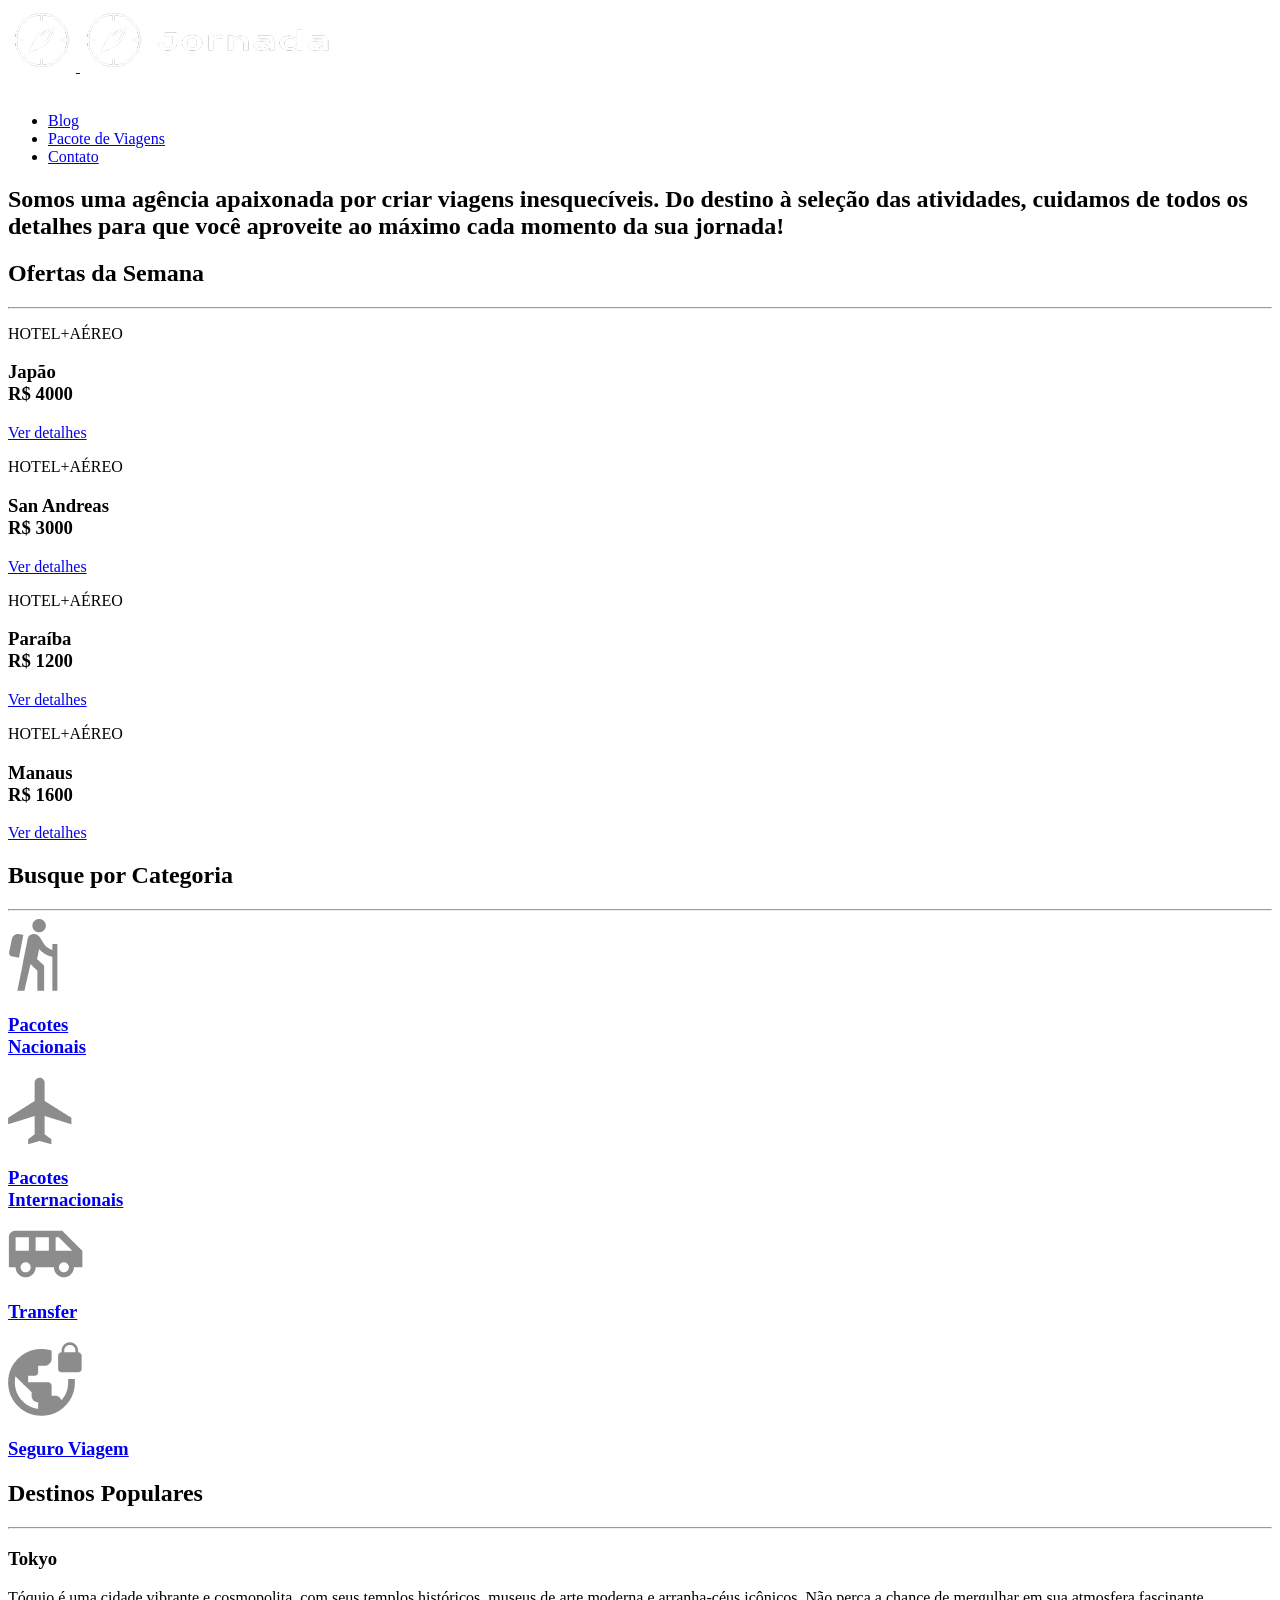
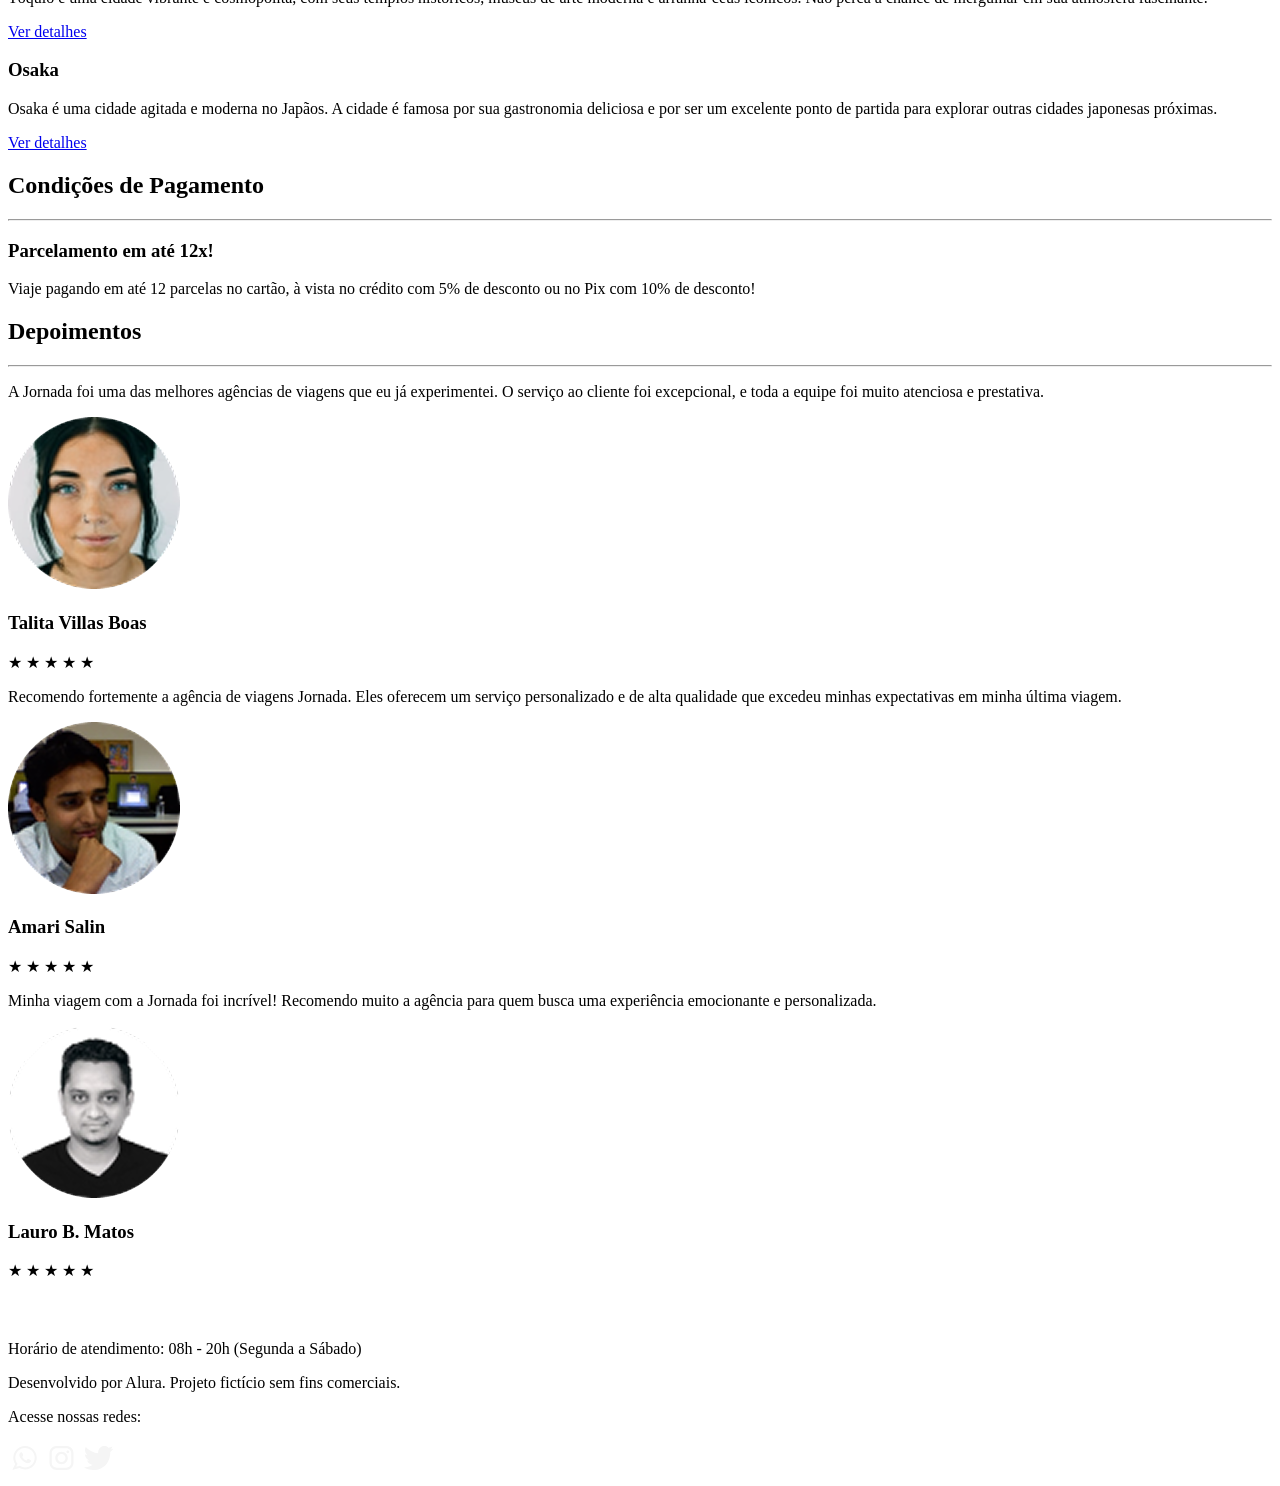
==== index.html @ 615df6a1 "Homepage finalizada." ====
<!doctype html>
<html lang="pt-BR">
  <head>
    <meta charset="UTF-8" />
    <meta name="viewport" content="width=device-width, initial-scale=1.0" />
    <meta
      name="description"
      content="Jornada Viagens - Uma agência apaixonada por criar viagens inesquecíveis"
    />

    <meta name="og:title" content="Jornada Viagens" />
    <meta
      name="og:description"
      content="Uma agência apaixonada por criar viagens inesquecíveis"
    />
    <meta
      name="og:image"
      content="https://taiemoreira.github.io/jornada-viagens/img/logo-footer.png"
    />
    <meta name="og:type" content="website" />
    <meta
      name="og:url"
      content="https://taiemoreira.github.io/jornada-viagens"
    />

    <link rel="icon" href="/img/bussola-jornada-branco.png" type="xml/svg" />
    <link rel="stylesheet" href="/css/styles.css" />

    <link rel="preconnect" href="https://fonts.googleapis.com" />
    <link rel="preconnect" href="https://fonts.gstatic.com" crossorigin />
    <link
      href="https://fonts.googleapis.com/css2?family=Montserrat:ital,wght@0,100..900;1,100..900&display=swap"
      rel="stylesheet"
    />

    <title>Jornada Viagens</title>
  </head>

  <body>
    <header class="main-header" aria-label="main-header">
      <a href="index.html" class="logo" title="Voltar para a página inicial">
        <img
          class="img-mobile"
          src="img/bussola-jornada-branco.png"
          alt="Bussola representando a logo: Jornada Viagens"
        />
        <img
          class="img-desktop"
          src="img/bussola-texto-jornada-branco.png"
          alt="Logo: Jornada Viagens e Bussúla da logo na cor branca"
        />
      </a>
      <div class="navigation-menu">
        <label for="menu">
          <img src="img/menu.png" alt="menu" />
        </label>
        <input type="checkbox" id="menu" hidden />
        <nav>
          <ul class="list-links">
            <li>
              <a href="blog.html" target="_blank" title="Acessar o Blog"
                >Blog</a
              >
            </li>
            <li>
              <a
                href="pacotes.html"
                target="_blank"
                title="Acessar Pacotes de Viagens"
                >Pacote de Viagens</a
              >
            </li>
            <li>
              <a href="contato.html" target="_blank" title="Acessar Contato"
                >Contato</a
              >
            </li>
          </ul>
        </nav>
      </div>
    </header>
    <section class="hero" aria-label="hero">
      <div class="hero-img"></div>
      <h2>
        Somos uma agência apaixonada por criar viagens inesquecíveis. Do destino
        à seleção das atividades, cuidamos de todos os detalhes para que você
        aproveite ao máximo cada momento da sua jornada!
      </h2>
    </section>
    <section class="offers" aria-label="offers" role="main">
      <div class="section-title">
        <h2>Ofertas da Semana</h2>
        <hr />
      </div>
      <div class="offers-cards">
        <article class="card japao">
          <header>
            <p>HOTEL+AÉREO</p>
            <h3>
              Japão <br />
              <span>R$ 4000</span>
            </h3>
          </header>
          <footer>
            <a href="#" class="button">Ver detalhes</a>
          </footer>
        </article>
        <article class="card san-andreas">
          <header>
            <p>HOTEL+AÉREO</p>
            <h3>
              San Andreas<br />
              <span>R$ 3000</span>
            </h3>
          </header>
          <footer>
            <a href="#" class="button">Ver detalhes</a>
          </footer>
        </article>
        <article class="card paraiba">
          <header>
            <p>HOTEL+AÉREO</p>
            <h3>
              Paraíba<br />
              <span>R$ 1200</span>
            </h3>
          </header>
          <footer>
            <a href="#" class="button">Ver detalhes</a>
          </footer>
        </article>
        <article class="card manaus">
          <header>
            <p>HOTEL+AÉREO</p>
            <h3>
              Manaus<br />
              <span>R$ 1600</span>
            </h3>
          </header>
          <footer>
            <a href="#" class="button">Ver detalhes</a>
          </footer>
        </article>
      </div>
    </section>
    <section class="categories" aria-label="categories">
      <div class="section-title">
        <h2>Busque por Categoria</h2>
        <hr />
      </div>
      <div class="categories-cards">
        <a
          href="#"
          class="card"
          target="_blank"
          title="Busque pela categoria Pacotes Nacionais"
        >
          <img
            src="img/icone-caminhada.png"
            alt="ícone cinza representando uma pessoa fazendo tracking"
          />
          <h3 class="content-title">
            Pacotes <br />
            Nacionais
          </h3>
        </a>
        <a
          href="#"
          class="card"
          target="_blank"
          title="Busque pela categoria Pacotes Internacionais"
        >
          <img
            src="img/icone-aviao.png"
            alt="ícone cinza representando um avião"
          />
          <h3 class="content-title">
            Pacotes <br />
            Internacionais
          </h3>
        </a>
        <a
          href="#"
          class="card single-line transfer"
          target="_blank"
          title="Busque pela categoria Transfer"
        >
          <img
            src="img/icone-onibus.png"
            alt="ícone cinza representando um ônibus"
          />
          <h3 class="content-title">Transfer</h3>
        </a>
        <a
          href="#"
          class="card single-line"
          target="_blank"
          title="Busque pela categoria Seguro Viagem"
        >
          <img
            src="img/icone-planeta.png"
            alt="ícone cinza representando o planeta terra com um cadeado"
          />
          <h3 class="content-title">Seguro Viagem</h3>
        </a>
      </div>
    </section>
    <section class="destinations" aria-label="destinations">
      <div class="section-title">
        <h2>Destinos Populares</h2>
        <hr />
      </div>
      <div class="destination-items">
        <article class="item tokyo">
          <header>
            <div class="img-item"></div>
            <h3 class="content-title">Tokyo</h3>
          </header>
          <p class="content-text">
            Tóquio é uma cidade vibrante e cosmopolita, com seus templos
            históricos, museus de arte moderna e arranha-céus icônicos. Não
            perca a chance de mergulhar em sua atmosfera fascinante.
          </p>
          <footer>
            <a
              href="#"
              class="button"
              target="_blank"
              title="Veja mais detalhes do destino Tokyo"
              >Ver detalhes</a
            >
          </footer>
        </article>
        <article class="item osaka">
          <header>
            <div class="img-item"></div>
            <h3 class="content-title">Osaka</h3>
          </header>
          <p class="content-text">
            Osaka é uma cidade agitada e moderna no Japãos. A cidade é famosa
            por sua gastronomia deliciosa e por ser um excelente ponto de
            partida para explorar outras cidades japonesas próximas.
          </p>
          <footer>
            <a
              href="#"
              class="button"
              target="_blank"
              title="Veja mais detalhes do destino Osaka"
              >Ver detalhes</a
            >
          </footer>
        </article>
      </div>
    </section>
    <section class="payments" aria-label="payments">
      <div class="section-title">
        <h2>Condições de Pagamento</h2>
        <hr />
      </div>
      <div class="content-container">
        <div class="text-content">
          <h3 class="content-title">Parcelamento em até 12x!</h3>
          <p class="content-text">
            Viaje pagando em até 12 parcelas no cartão, à vista no crédito com
            5% de desconto ou no Pix com 10% de desconto!
          </p>
        </div>
        <div class="image-gallery">
          <div class="image first"></div>
          <div class="image second"></div>
          <div class="image thirdy colspan-2"></div>
        </div>
      </div>
    </section>
    <section class="testimonial" aria-label="testimonial">
      <div class="section-title">
        <h2>Depoimentos</h2>
        <hr />
      </div>
      <div class="testimonial-container">
        <article>
          <header>
            <p>
              A Jornada foi uma das melhores agências de viagens que eu já
              experimentei. O serviço ao cliente foi excepcional, e toda a
              equipe foi muito atenciosa e prestativa.
            </p>
          </header>
          <footer>
            <img
              src="img/avatar-talita.png"
              alt="Imagem de perfil da cliente Talita Villas Boas"
            />
            <div class="profile-content">
              <h3>Talita Villas Boas</h3>
              <div class="rating">
                <span class="star">★</span>
                <span class="star">★</span>
                <span class="star">★</span>
                <span class="star">★</span>
                <span class="star">★</span>
              </div>
            </div>
          </footer>
        </article>
        <article>
          <header>
            <p>
              Recomendo fortemente a agência de viagens Jornada. Eles oferecem
              um serviço personalizado e de alta qualidade que excedeu minhas
              expectativas em minha última viagem.
            </p>
          </header>
          <footer>
            <img
              src="img/avatar-amari.png"
              alt="Imagem de perfil do cliente Amari Salin"
            />
            <div class="profile-content">
              <h3>Amari Salin</h3>
              <div class="rating">
                <span class="star">★</span>
                <span class="star">★</span>
                <span class="star">★</span>
                <span class="star">★</span>
                <span class="star">★</span>
              </div>
            </div>
          </footer>
        </article>
        <article>
          <header>
            <p>
              Minha viagem com a Jornada foi incrível! Recomendo muito a agência
              para quem busca uma experiência emocionante e personalizada.
            </p>
          </header>
          <footer>
            <img
              src="img/avatar-lauro.png"
              alt="Imagem de perfil do cliente Lauro B. Matos"
            />
            <div class="profile-content">
              <h3>Lauro B. Matos</h3>
              <div class="rating">
                <span class="star">★</span>
                <span class="star">★</span>
                <span class="star">★</span>
                <span class="star">★</span>
                <span class="star">★</span>
              </div>
            </div>
          </footer>
        </article>
      </div>
    </section>
    <section class="bottom.hero" aria-label="bottom.hero">
      <div class="hero-img"></div>
    </section>
    <footer class="main-footer" aria-label="main-footer">
      <div class="footer-content">
        <img src="img/logo-footer.png" alt="logo completo Jornada Viagens" />
        <p>Horário de atendimento: 08h - 20h (Segunda a Sábado)</p>
        <p>Desenvolvido por Alura. Projeto fictício sem fins comerciais.</p>
      </div>
      <div class="footer-social">
        <p>Acesse nossas redes:</p>

        <a href="#" target="_blank" title="Acesse o Twitter do Jornada Viagens"
          ><img
            src="img/icone-whatsapp.svg"
            alt="icone do Twitter na cor branca"
        /></a>

        <a
          href="#"
          target="_blank"
          title="Acesse o Instagram do Jornada Viagens"
          ><img
            src="img/icone-instagram.svg"
            alt="icone do Instagram na cor branca"
        /></a>

        <a href="#" target="_blank" title="Entre em contato através do whatsapp"
          ><img
            src="img/icone-twitter.svg"
            alt="icone do whatsapp na cor branca"
        /></a>
      </div>
    </footer>
  </body>
</html>
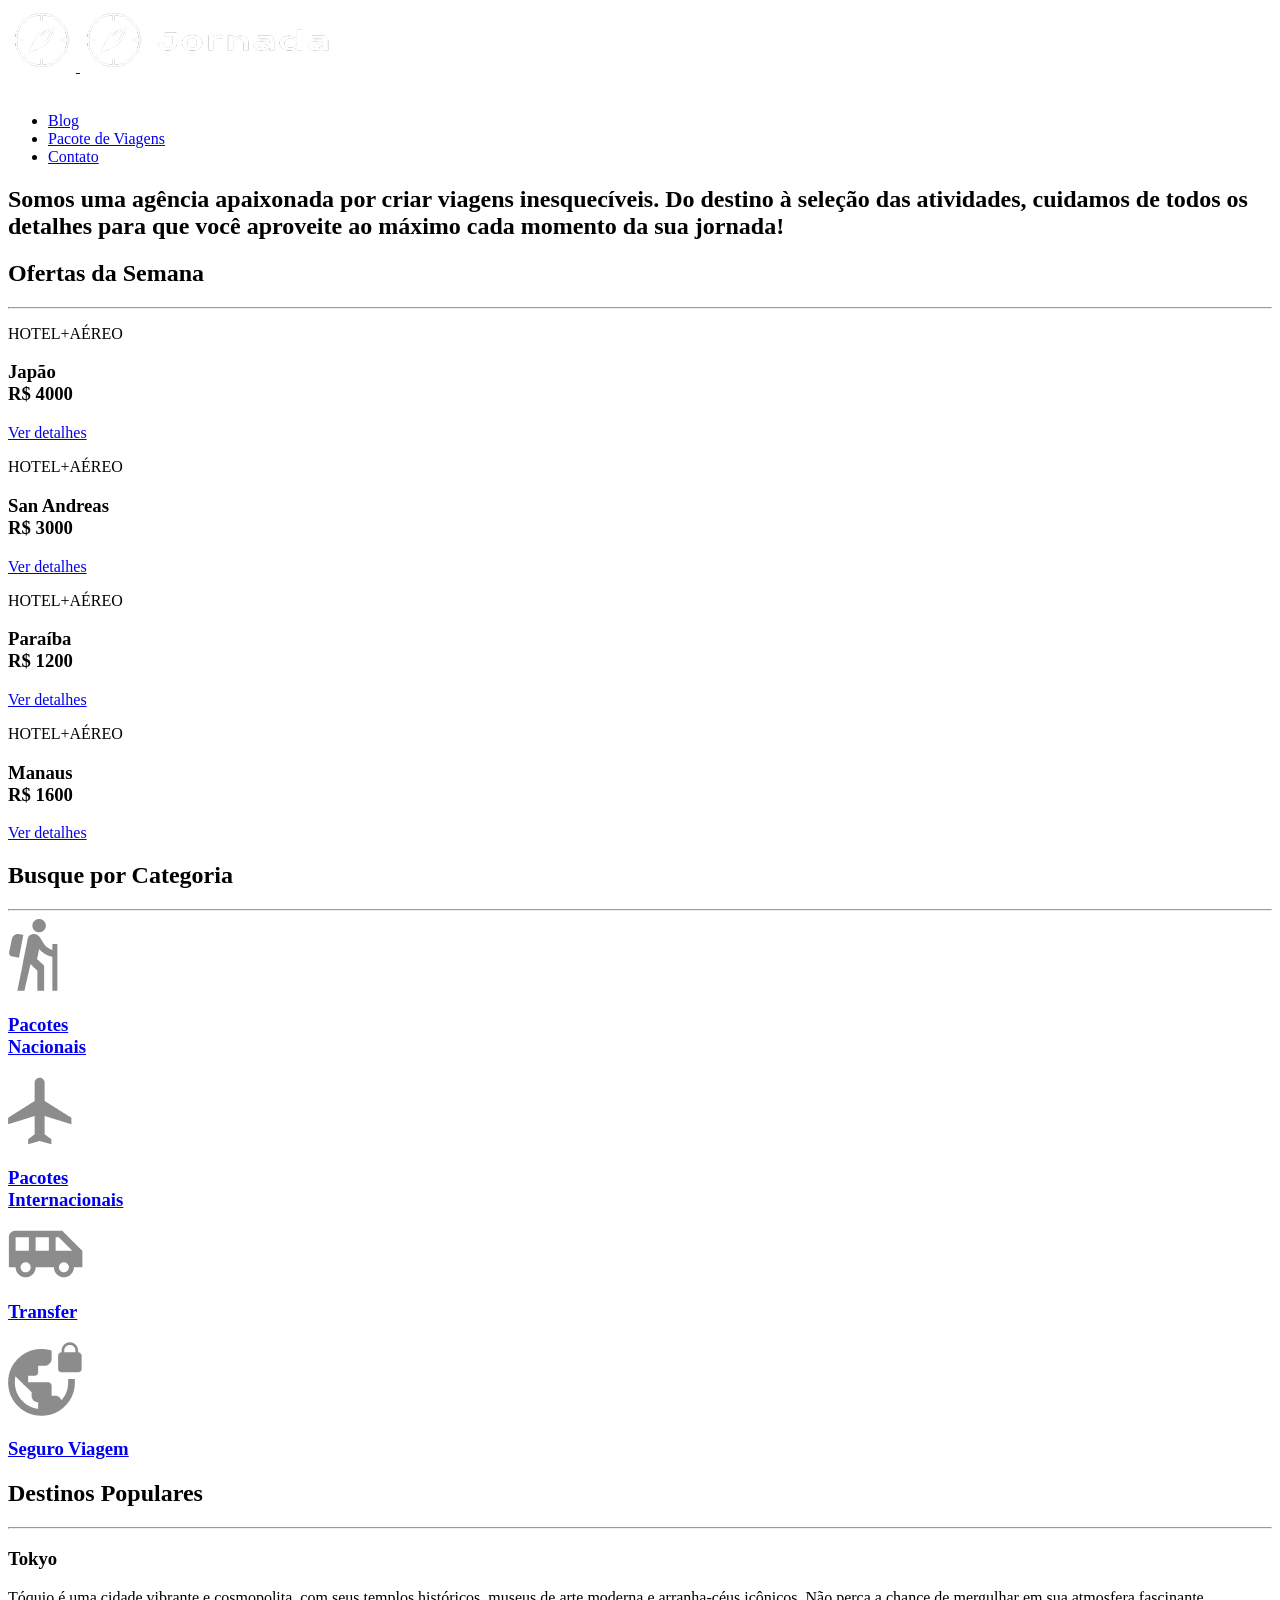
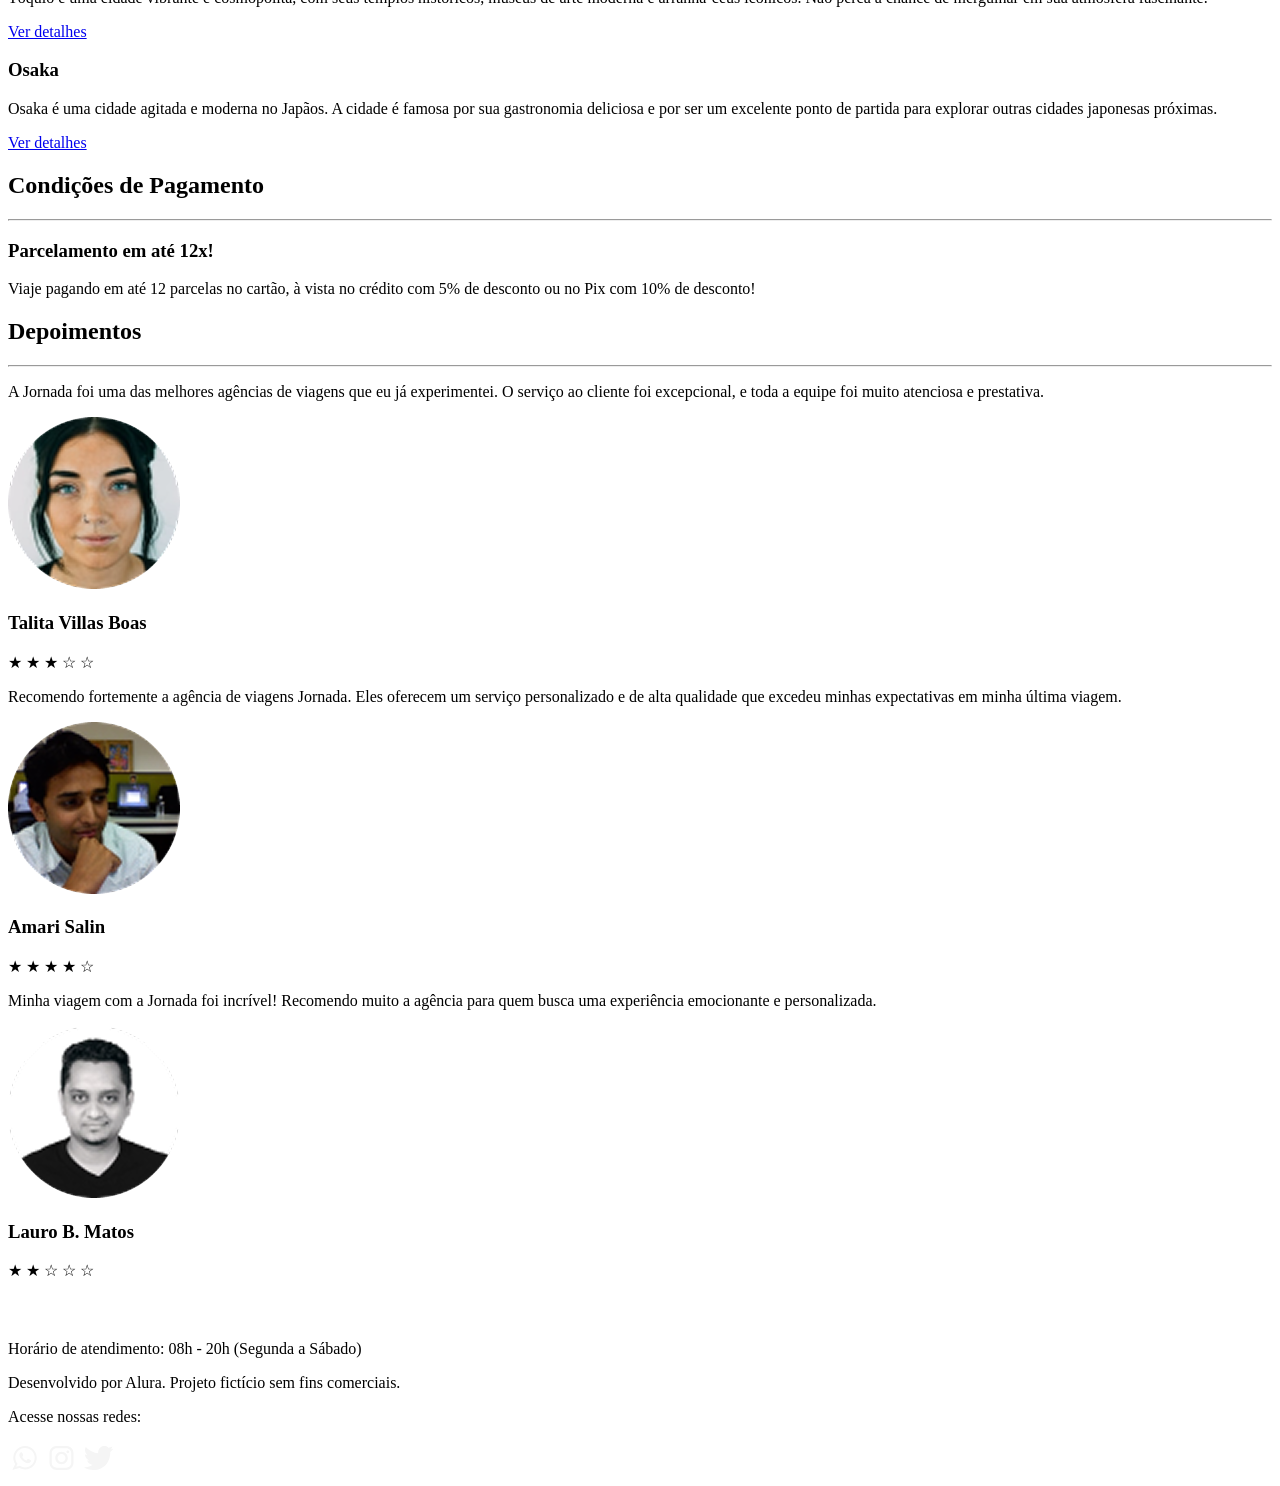
==== commit 72a8aa31: "Atualizações do Projeto" ====
--- a/index.html
+++ b/index.html
@@ -8,36 +8,14 @@
       content="Jornada Viagens - Uma agência apaixonada por criar viagens inesquecíveis"
     />
 
-    <meta name="og:title" content="Jornada Viagens" />
-    <meta
-      name="og:description"
-      content="Uma agência apaixonada por criar viagens inesquecíveis"
-    />
-    <meta
-      name="og:image"
-      content="https://taiemoreira.github.io/jornada-viagens/img/logo-footer.png"
-    />
-    <meta name="og:type" content="website" />
-    <meta
-      name="og:url"
-      content="https://taiemoreira.github.io/jornada-viagens"
-    />
-
     <link rel="icon" href="/img/bussola-jornada-branco.png" type="xml/svg" />
     <link rel="stylesheet" href="/css/styles.css" />
-
-    <link rel="preconnect" href="https://fonts.googleapis.com" />
-    <link rel="preconnect" href="https://fonts.gstatic.com" crossorigin />
-    <link
-      href="https://fonts.googleapis.com/css2?family=Montserrat:ital,wght@0,100..900;1,100..900&display=swap"
-      rel="stylesheet"
-    />
 
     <title>Jornada Viagens</title>
   </head>
 
   <body>
-    <header class="main-header" aria-label="main-header">
+    <header class="main-header">
       <a href="index.html" class="logo" title="Voltar para a página inicial">
         <img
           class="img-mobile"
@@ -63,10 +41,7 @@
               >
             </li>
             <li>
-              <a
-                href="pacotes.html"
-                target="_blank"
-                title="Acessar Pacotes de Viagens"
+              <a href="pacotes.html" title="Acessar Pacotes de Viagens"
                 >Pacote de Viagens</a
               >
             </li>
@@ -79,7 +54,7 @@
         </nav>
       </div>
     </header>
-    <section class="hero" aria-label="hero">
+    <section class="hero">
       <div class="hero-img"></div>
       <h2>
         Somos uma agência apaixonada por criar viagens inesquecíveis. Do destino
@@ -87,7 +62,7 @@
         aproveite ao máximo cada momento da sua jornada!
       </h2>
     </section>
-    <section class="offers" aria-label="offers" role="main">
+    <section class="offers" role="main">
       <div class="section-title">
         <h2>Ofertas da Semana</h2>
         <hr />
@@ -143,7 +118,7 @@
         </article>
       </div>
     </section>
-    <section class="categories" aria-label="categories">
+    <section class="categories">
       <div class="section-title">
         <h2>Busque por Categoria</h2>
         <hr />
@@ -152,7 +127,6 @@
         <a
           href="#"
           class="card"
-          target="_blank"
           title="Busque pela categoria Pacotes Nacionais"
         >
           <img
@@ -167,7 +141,6 @@
         <a
           href="#"
           class="card"
-          target="_blank"
           title="Busque pela categoria Pacotes Internacionais"
         >
           <img
@@ -182,7 +155,6 @@
         <a
           href="#"
           class="card single-line transfer"
-          target="_blank"
           title="Busque pela categoria Transfer"
         >
           <img
@@ -194,7 +166,6 @@
         <a
           href="#"
           class="card single-line"
-          target="_blank"
           title="Busque pela categoria Seguro Viagem"
         >
           <img
@@ -205,7 +176,7 @@
         </a>
       </div>
     </section>
-    <section class="destinations" aria-label="destinations">
+    <section class="destinations">
       <div class="section-title">
         <h2>Destinos Populares</h2>
         <hr />
@@ -225,7 +196,6 @@
             <a
               href="#"
               class="button"
-              target="_blank"
               title="Veja mais detalhes do destino Tokyo"
               >Ver detalhes</a
             >
@@ -245,7 +215,6 @@
             <a
               href="#"
               class="button"
-              target="_blank"
               title="Veja mais detalhes do destino Osaka"
               >Ver detalhes</a
             >
@@ -253,7 +222,7 @@
         </article>
       </div>
     </section>
-    <section class="payments" aria-label="payments">
+    <section class="payments">
       <div class="section-title">
         <h2>Condições de Pagamento</h2>
         <hr />
@@ -273,7 +242,7 @@
         </div>
       </div>
     </section>
-    <section class="testimonial" aria-label="testimonial">
+    <section class="testimonials">
       <div class="section-title">
         <h2>Depoimentos</h2>
         <hr />
@@ -298,8 +267,8 @@
                 <span class="star">★</span>
                 <span class="star">★</span>
                 <span class="star">★</span>
-                <span class="star">★</span>
-                <span class="star">★</span>
+                <span class="star">☆</span>
+                <span class="star">☆</span>
               </div>
             </div>
           </footer>
@@ -324,7 +293,7 @@
                 <span class="star">★</span>
                 <span class="star">★</span>
                 <span class="star">★</span>
-                <span class="star">★</span>
+                <span class="star">☆</span>
               </div>
             </div>
           </footer>
@@ -346,19 +315,19 @@
               <div class="rating">
                 <span class="star">★</span>
                 <span class="star">★</span>
-                <span class="star">★</span>
-                <span class="star">★</span>
-                <span class="star">★</span>
+                <span class="star">☆</span>
+                <span class="star">☆</span>
+                <span class="star">☆</span>
               </div>
             </div>
           </footer>
         </article>
       </div>
     </section>
-    <section class="bottom.hero" aria-label="bottom.hero">
+    <section class="bottom-hero">
       <div class="hero-img"></div>
     </section>
-    <footer class="main-footer" aria-label="main-footer">
+    <footer class="main-footer">
       <div class="footer-content">
         <img src="img/logo-footer.png" alt="logo completo Jornada Viagens" />
         <p>Horário de atendimento: 08h - 20h (Segunda a Sábado)</p>
@@ -366,23 +335,17 @@
       </div>
       <div class="footer-social">
         <p>Acesse nossas redes:</p>
-
-        <a href="#" target="_blank" title="Acesse o Twitter do Jornada Viagens"
+        <a href="#" title="Acesse o Twitter do Jornada Viagens"
           ><img
             src="img/icone-whatsapp.svg"
             alt="icone do Twitter na cor branca"
         /></a>
-
-        <a
-          href="#"
-          target="_blank"
-          title="Acesse o Instagram do Jornada Viagens"
+        <a href="#" title="Acesse o Instagram do Jornada Viagens"
           ><img
             src="img/icone-instagram.svg"
             alt="icone do Instagram na cor branca"
         /></a>
-
-        <a href="#" target="_blank" title="Entre em contato através do whatsapp"
+        <a href="#" title="Entre em contato através do whatsapp"
           ><img
             src="img/icone-twitter.svg"
             alt="icone do whatsapp na cor branca"
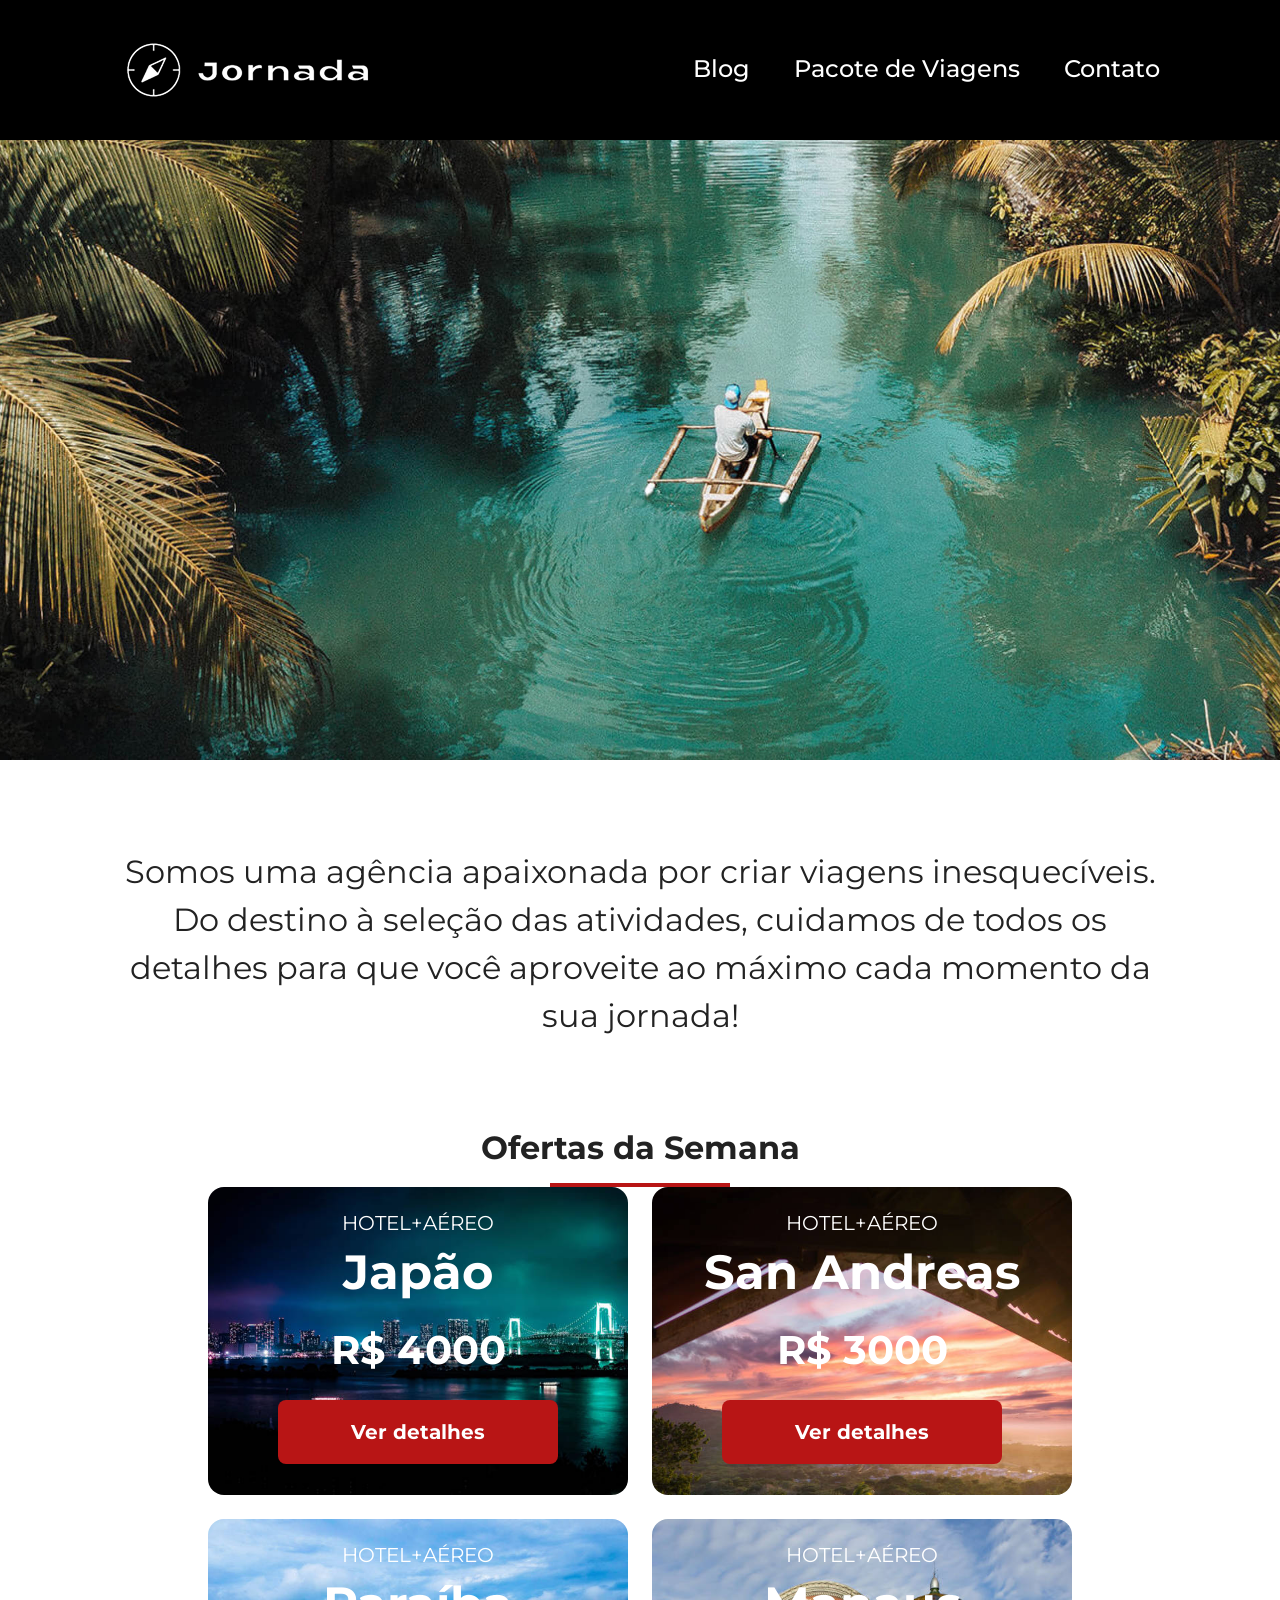
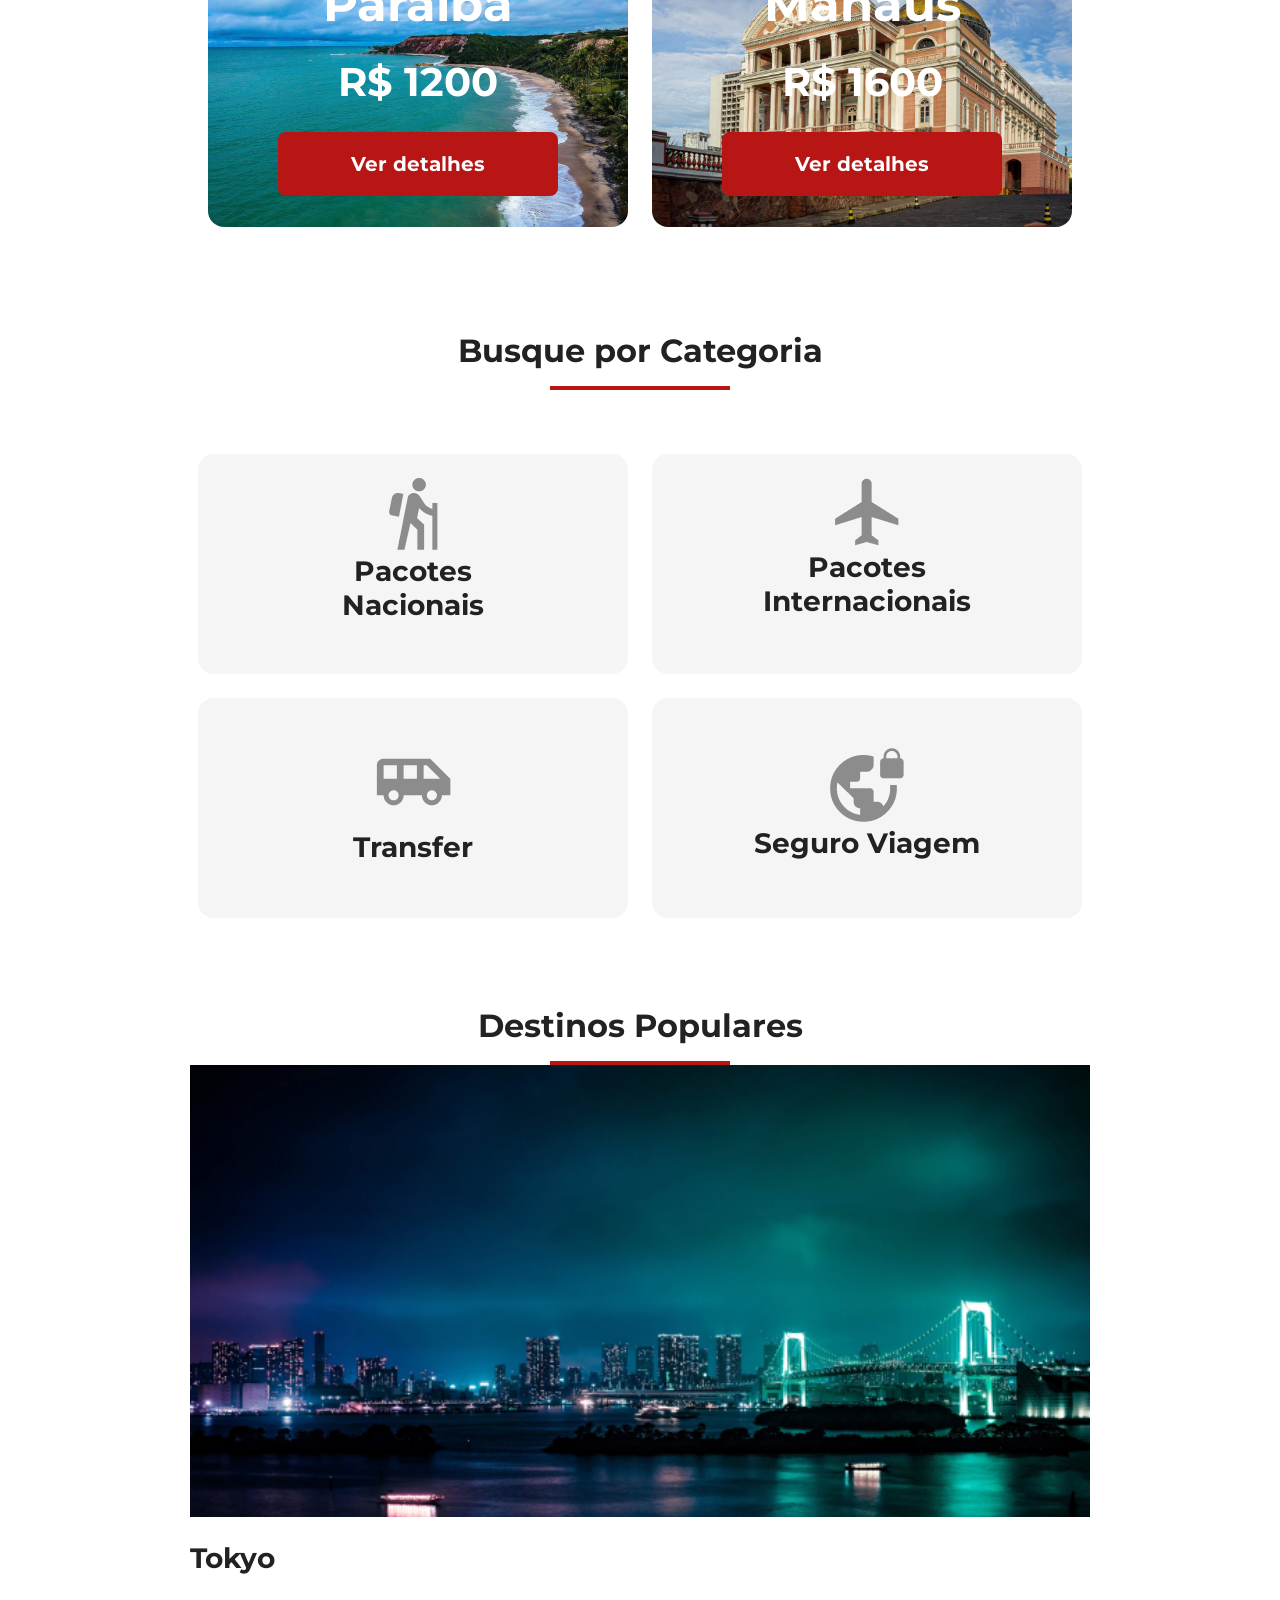
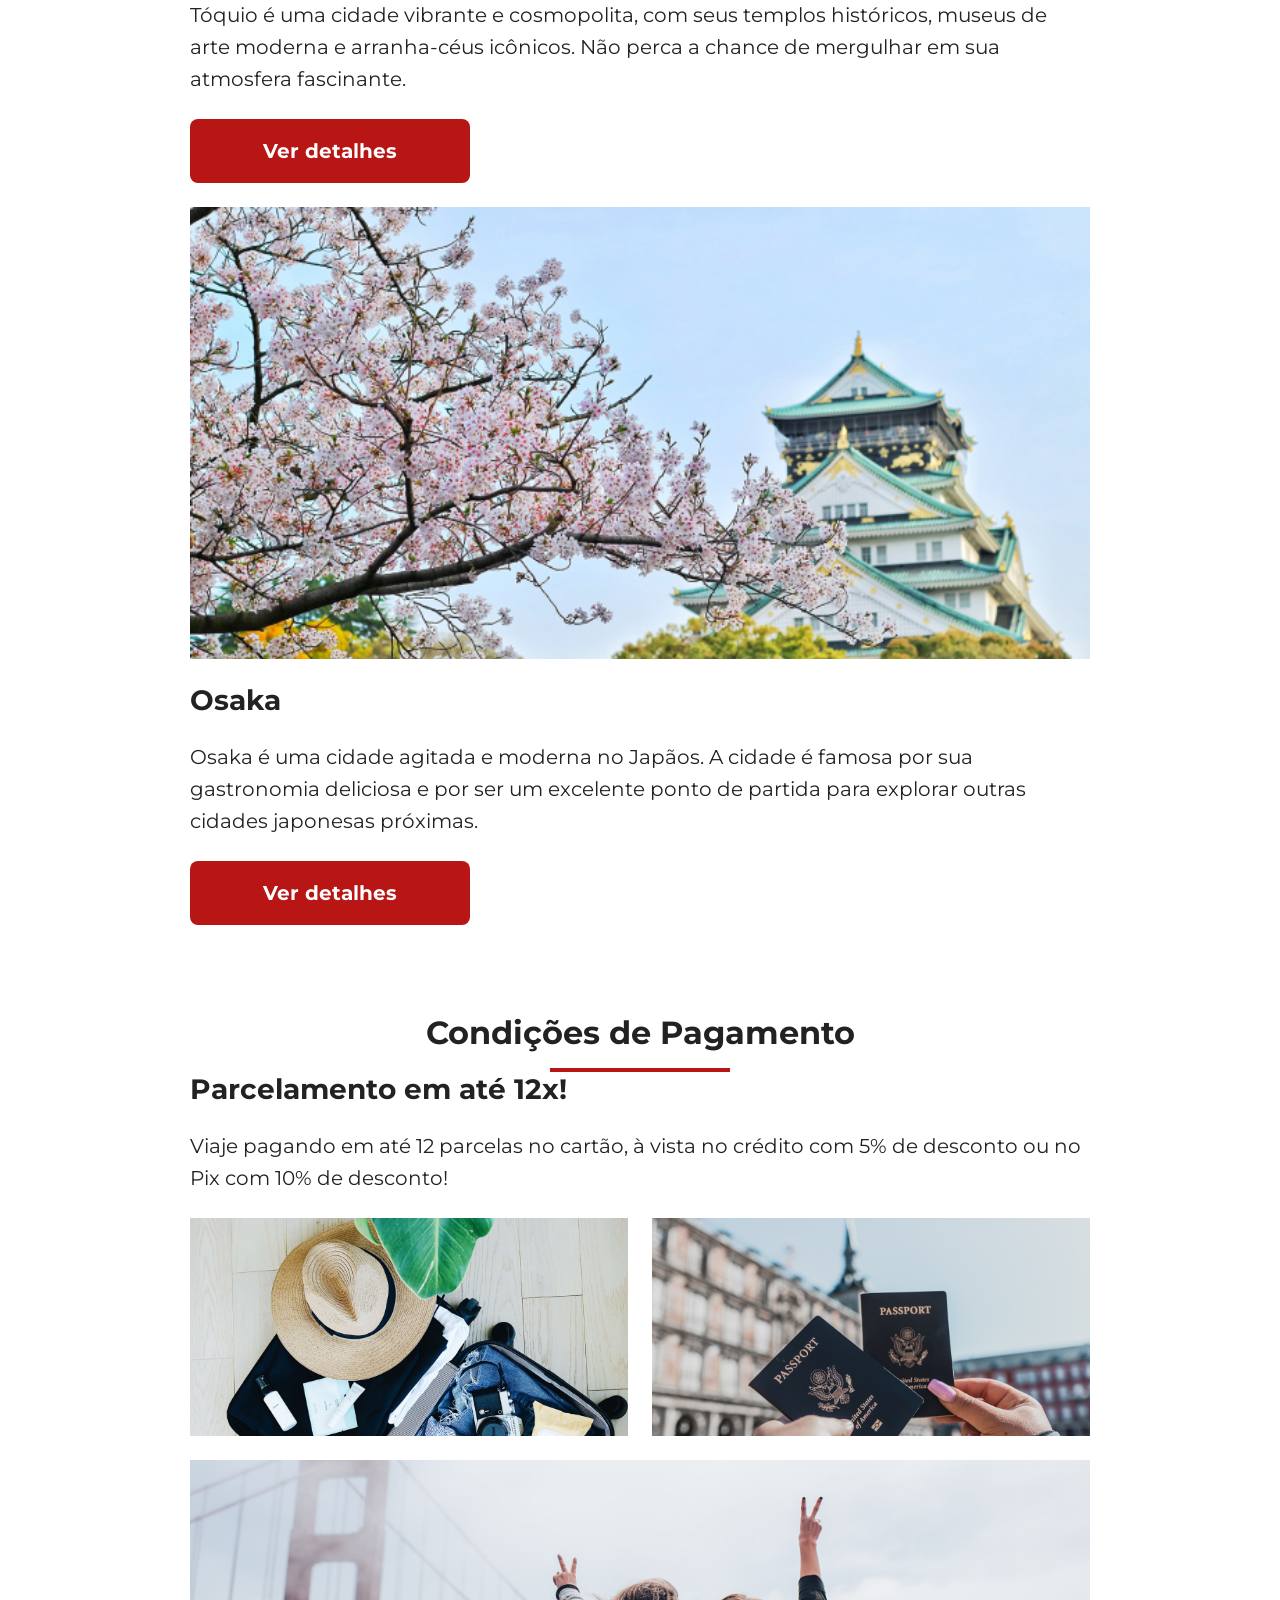
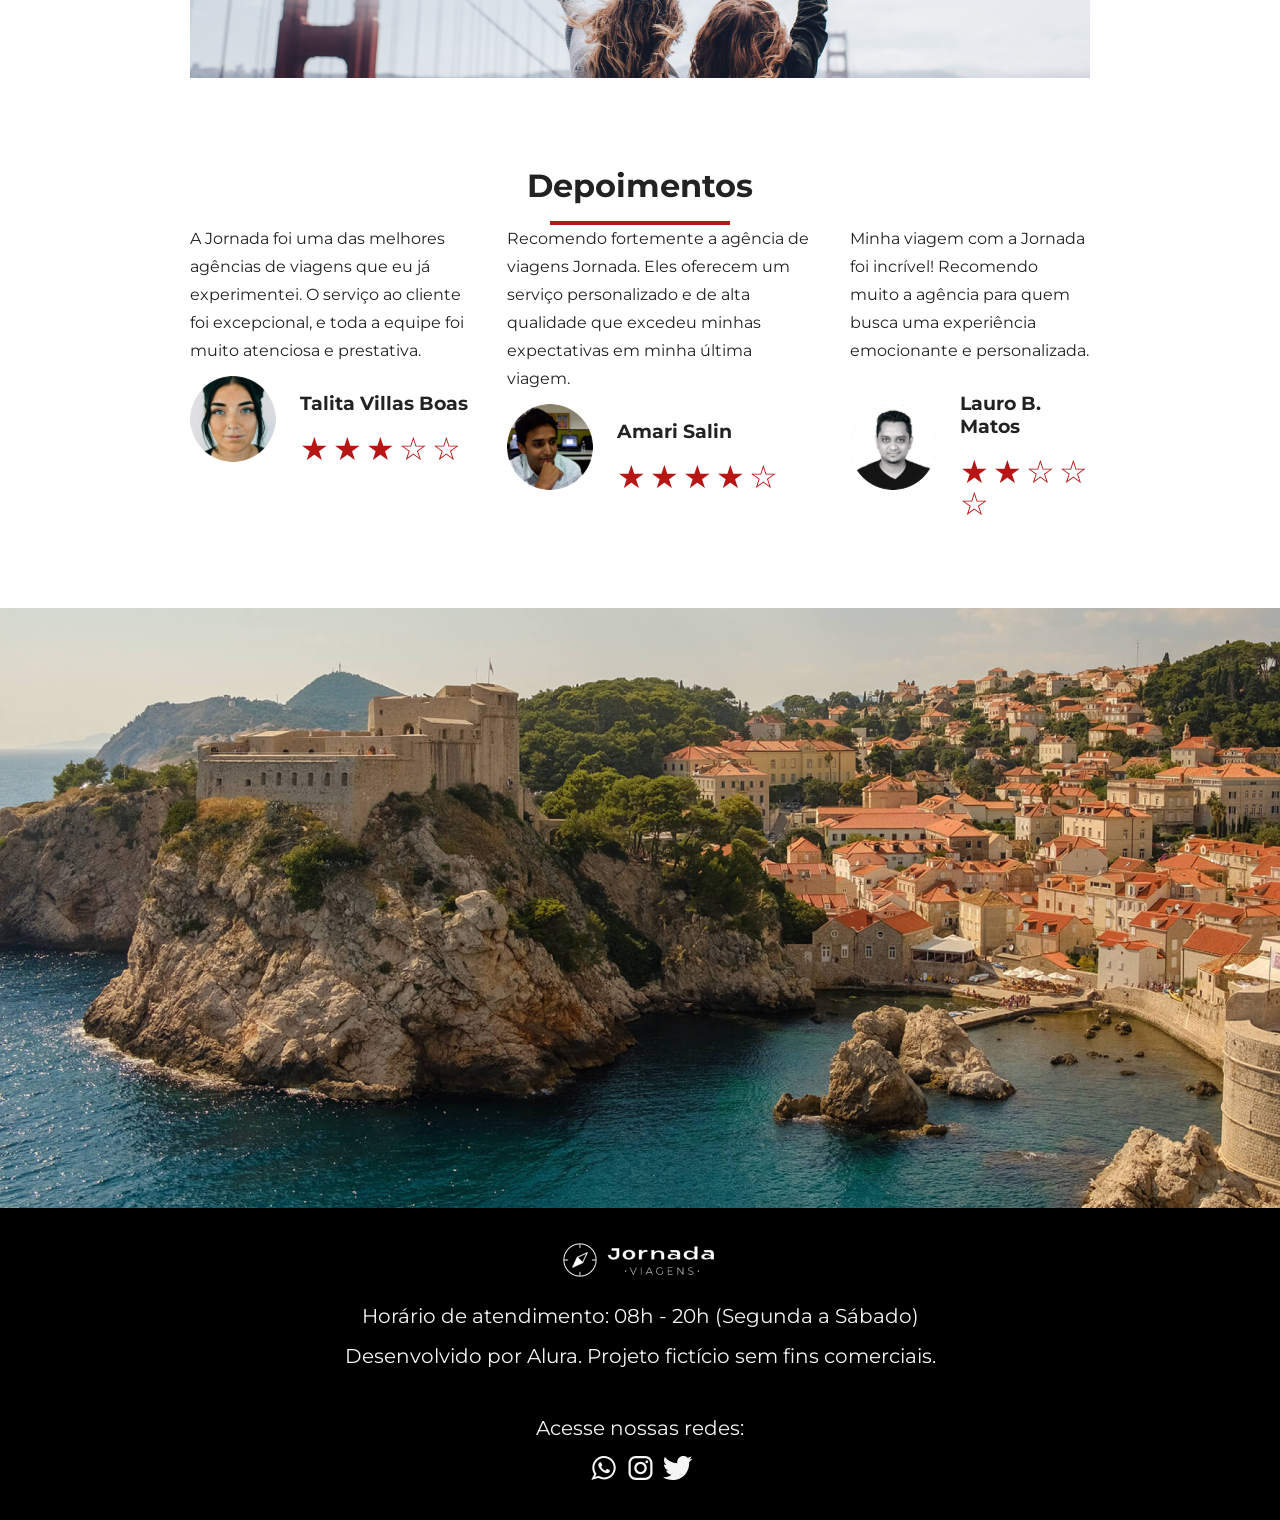
==== commit 398e116e: "HTML e CSS da seção Blog finalizados." ====
--- a/index.html
+++ b/index.html
@@ -13,7 +13,6 @@
 
     <title>Jornada Viagens</title>
   </head>
-
   <body>
     <header class="main-header">
       <a href="index.html" class="logo" title="Voltar para a página inicial">
--- a/css/styles.css
+++ b/css/styles.css
@@ -0,0 +1,10 @@
+@import url(global.css);
+@import url(header.css);
+@import url(hero.css);
+@import url(offers.css);
+@import url(categories.css);
+@import url(destinations.css);
+@import url(payments.css);
+@import url(testimonials.css);
+@import url(footer.css);
+@import url(blog.css);
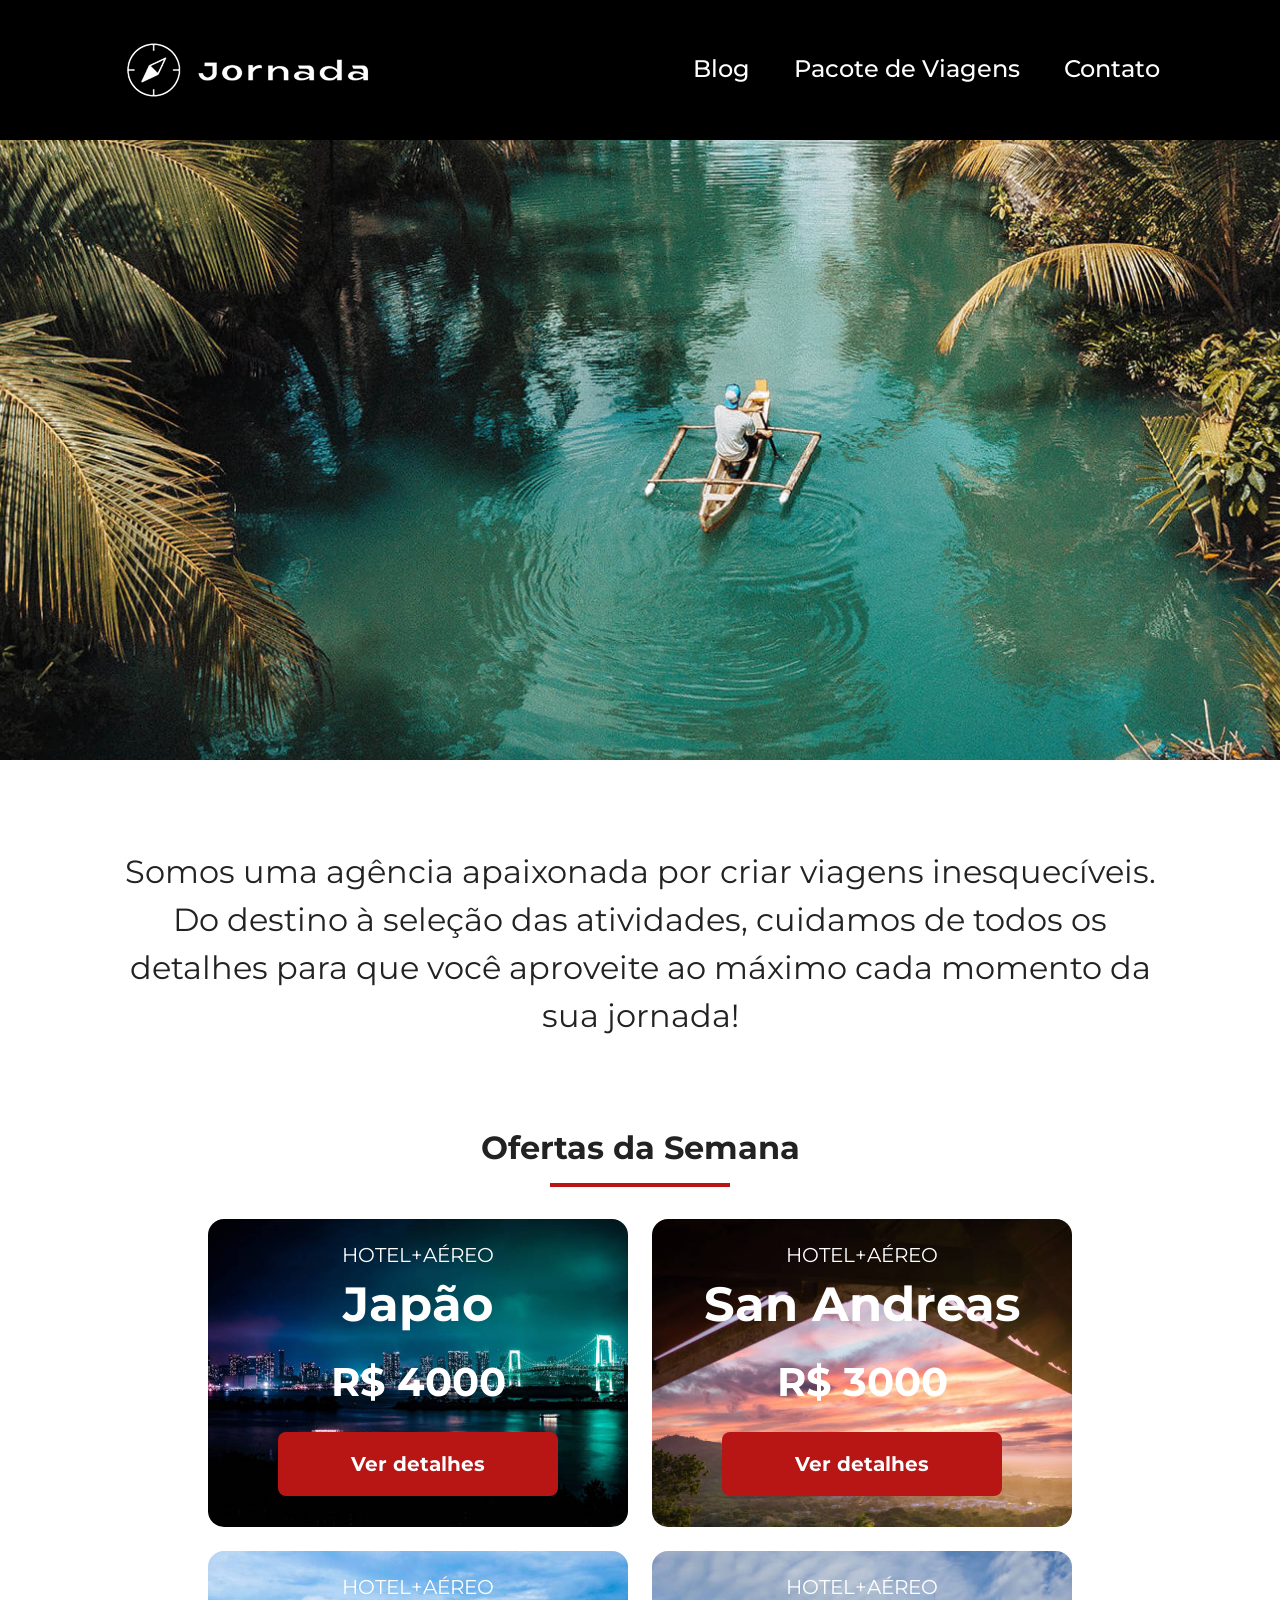
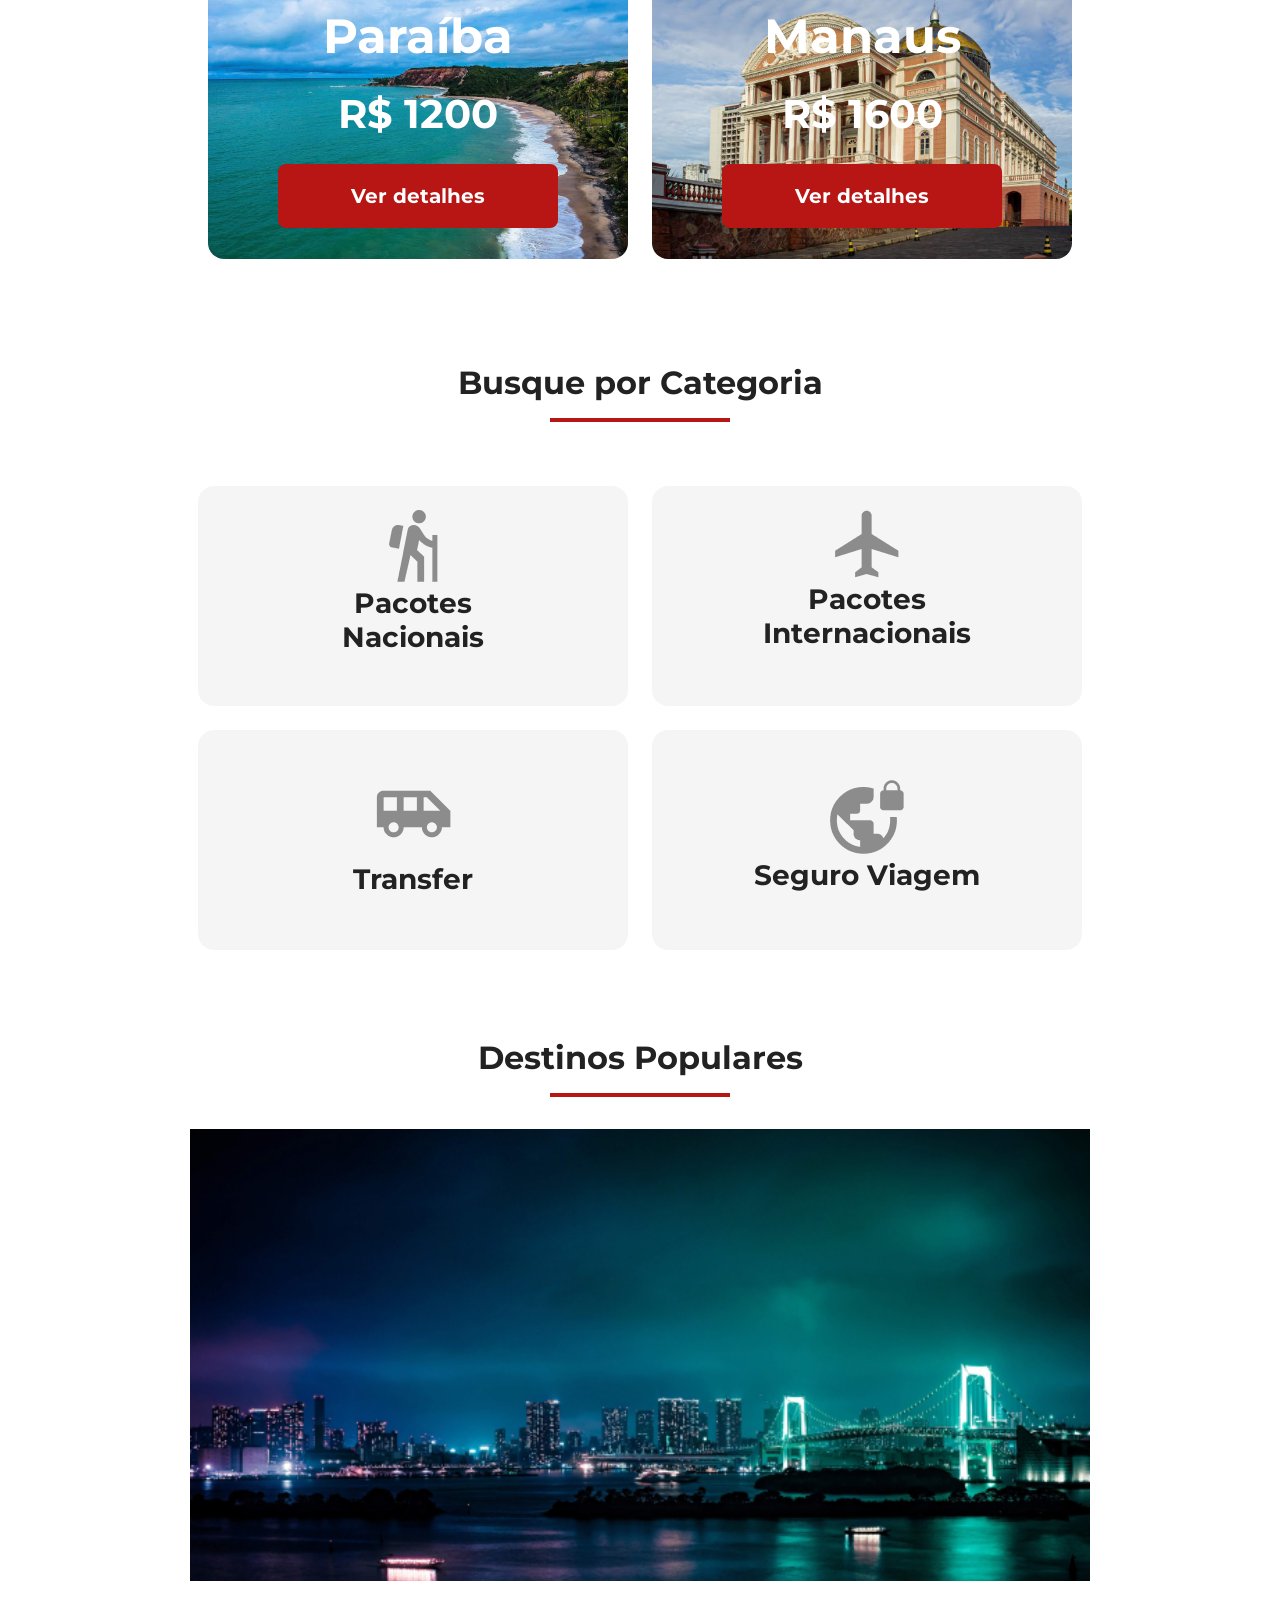
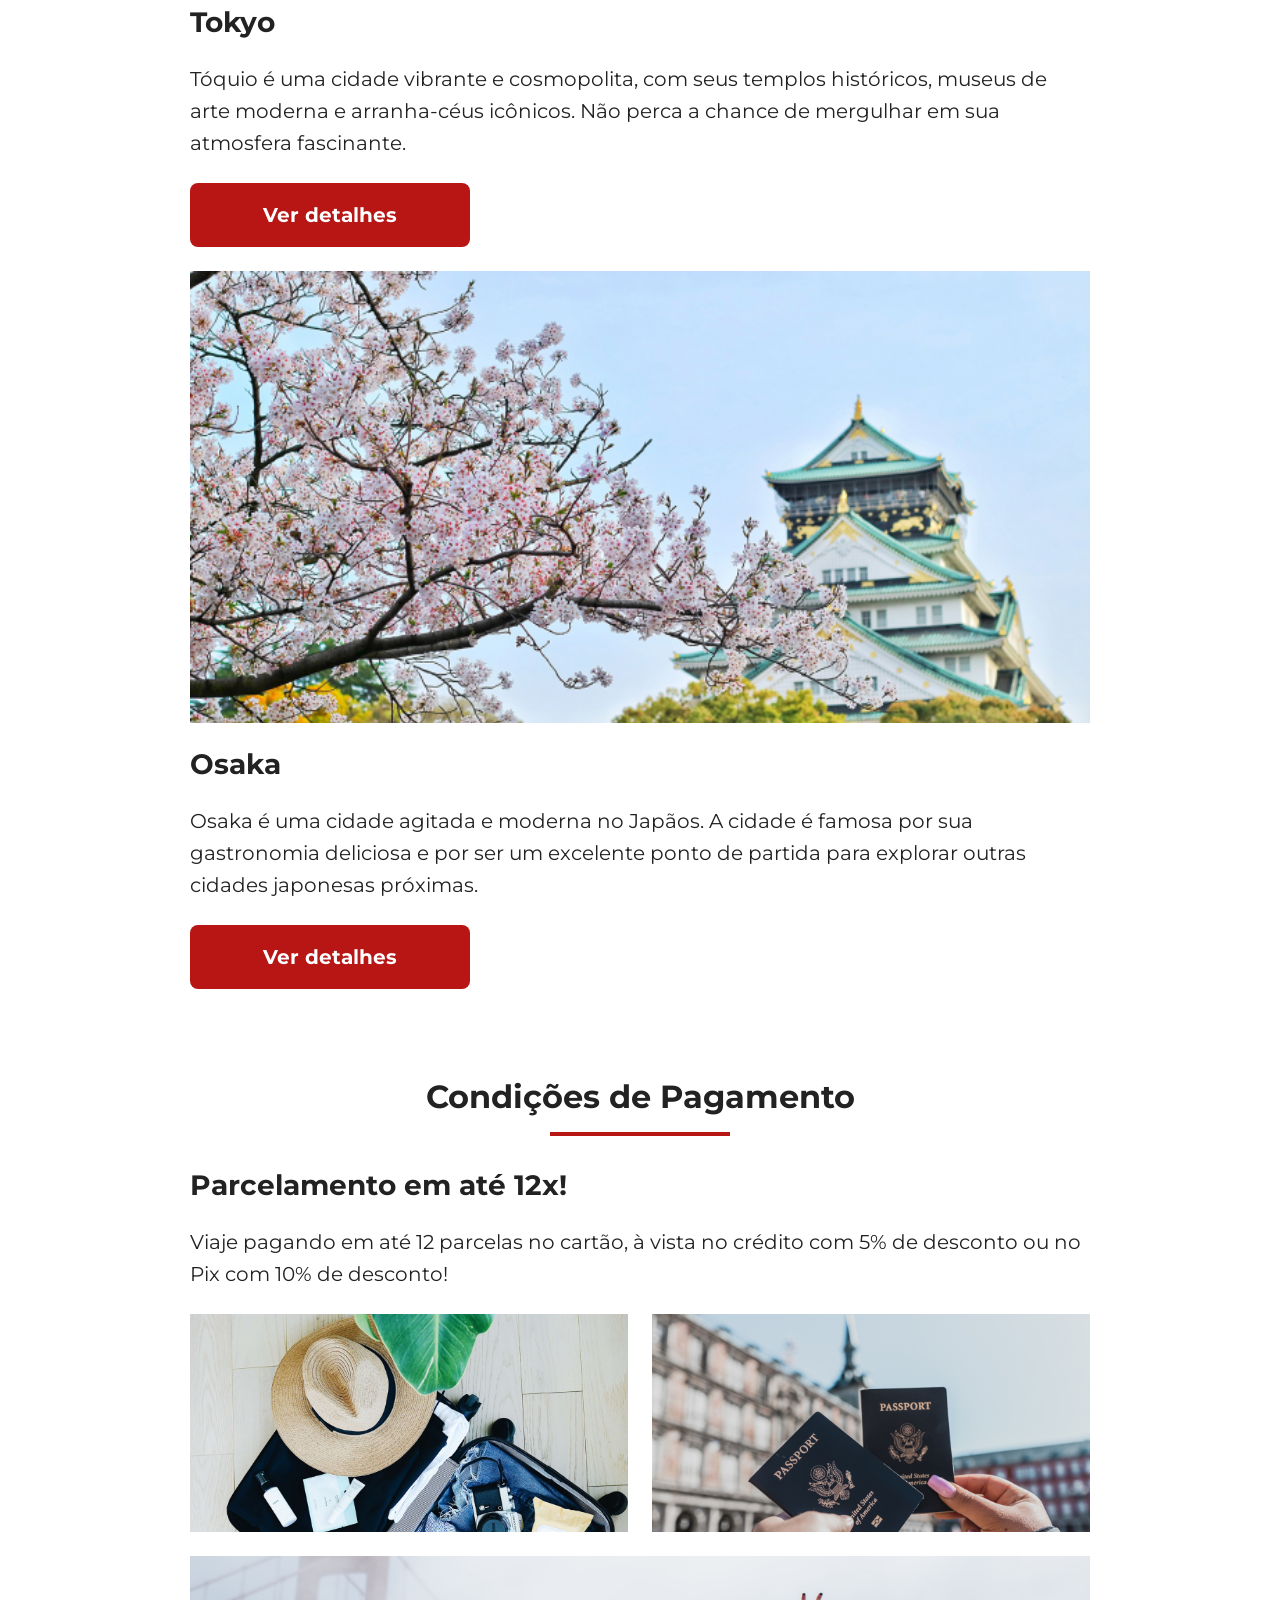
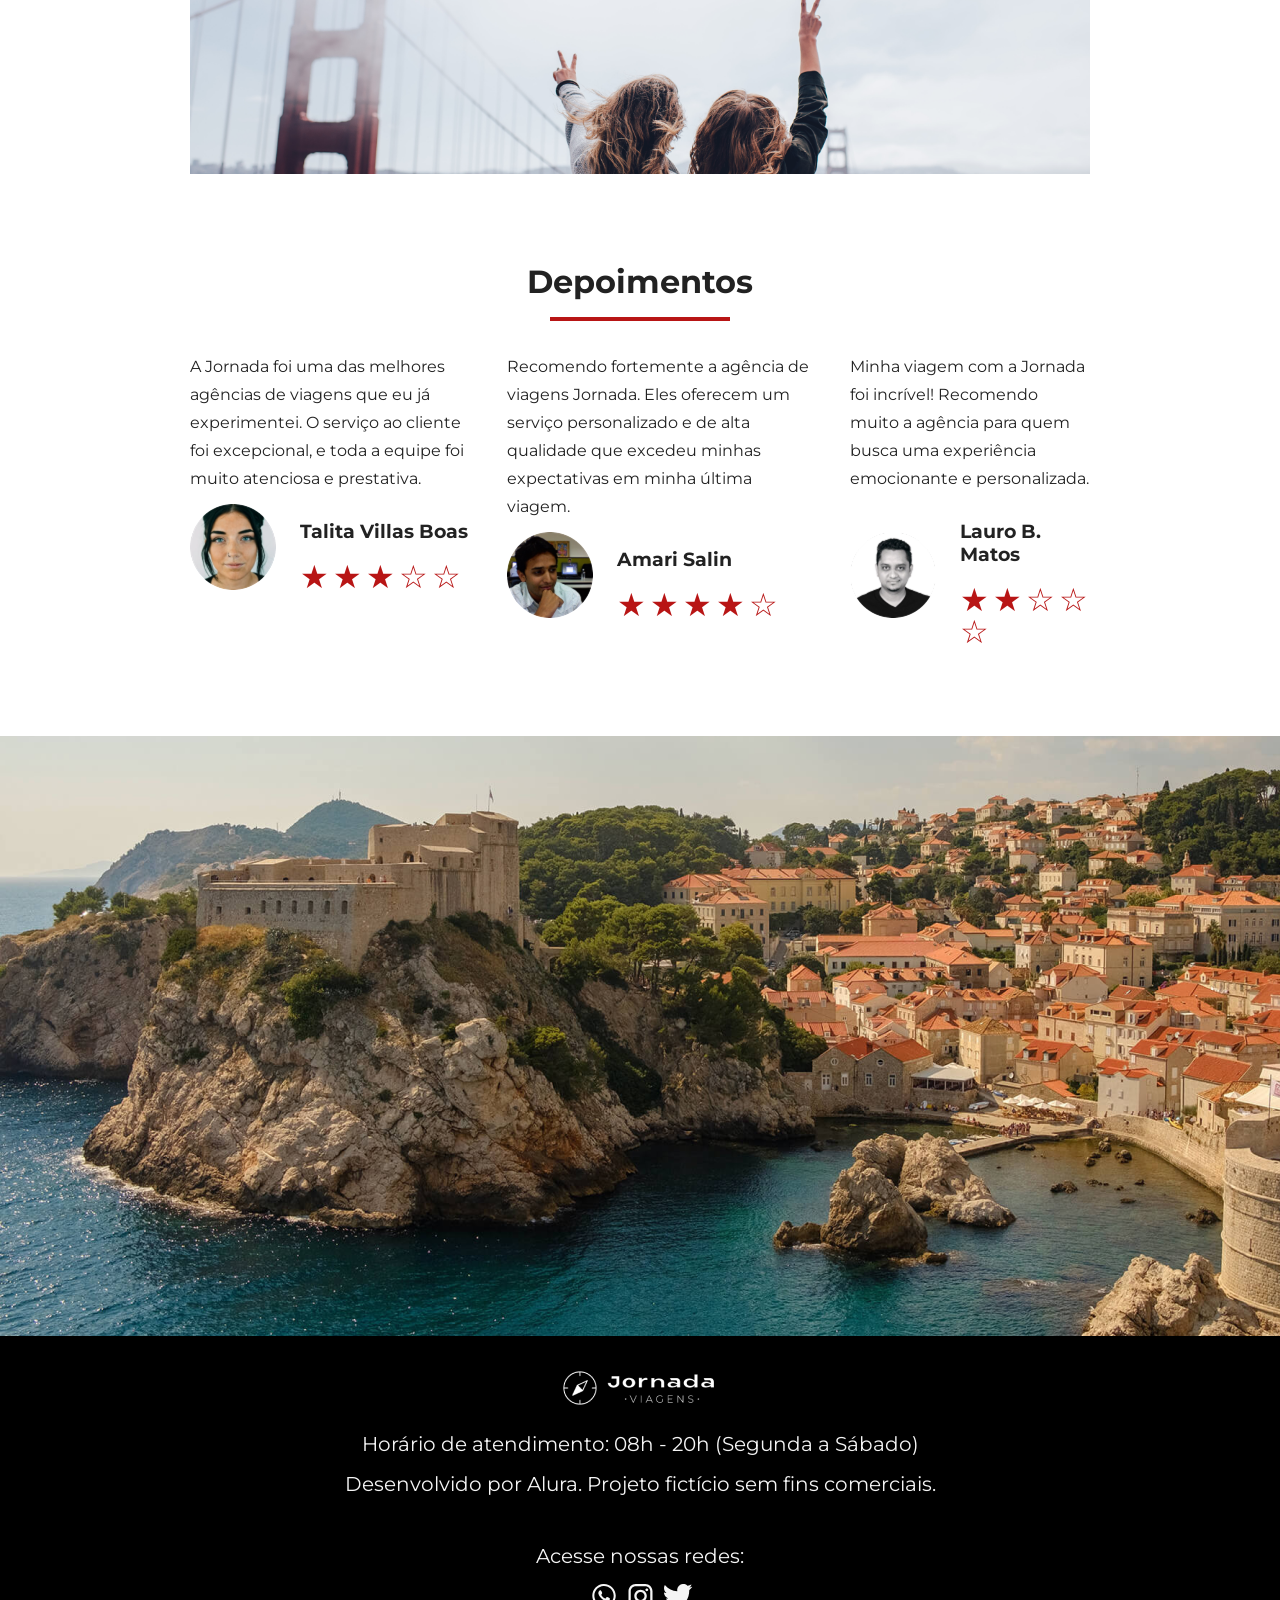
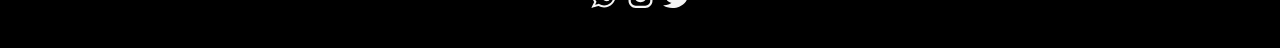
==== commit cf13f11b: "Criação e Finalização seção Formulário" ====
--- a/index.html
+++ b/index.html
@@ -35,9 +35,7 @@
         <nav>
           <ul class="list-links">
             <li>
-              <a href="blog.html" target="_blank" title="Acessar o Blog"
-                >Blog</a
-              >
+              <a href="blog.html" title="Acessar o Blog">Blog</a>
             </li>
             <li>
               <a href="pacotes.html" title="Acessar Pacotes de Viagens"
@@ -45,9 +43,7 @@
               >
             </li>
             <li>
-              <a href="contato.html" target="_blank" title="Acessar Contato"
-                >Contato</a
-              >
+              <a href="contato.html" title="Acessar Contato">Contato</a>
             </li>
           </ul>
         </nav>
--- a/css/styles.css
+++ b/css/styles.css
@@ -8,3 +8,4 @@
 @import url(testimonials.css);
 @import url(footer.css);
 @import url(blog.css);
+@import url(contato.css);
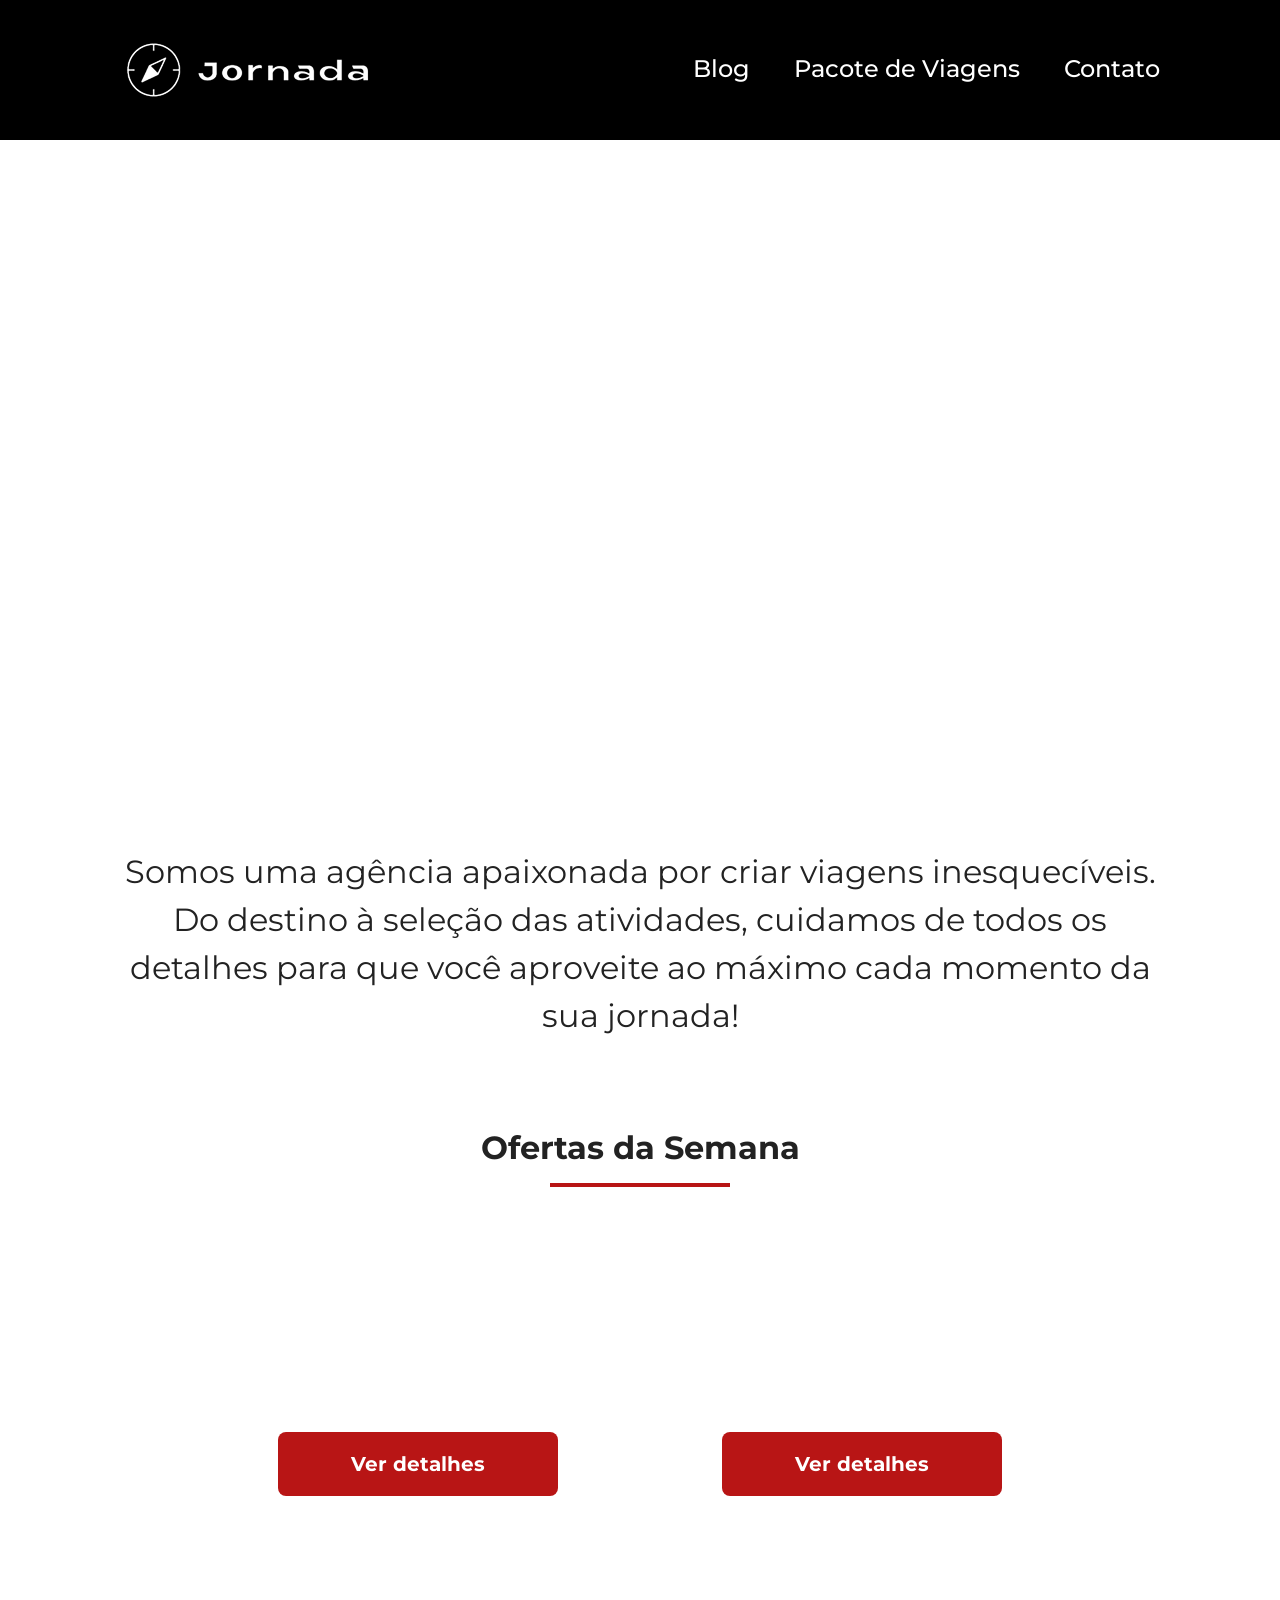
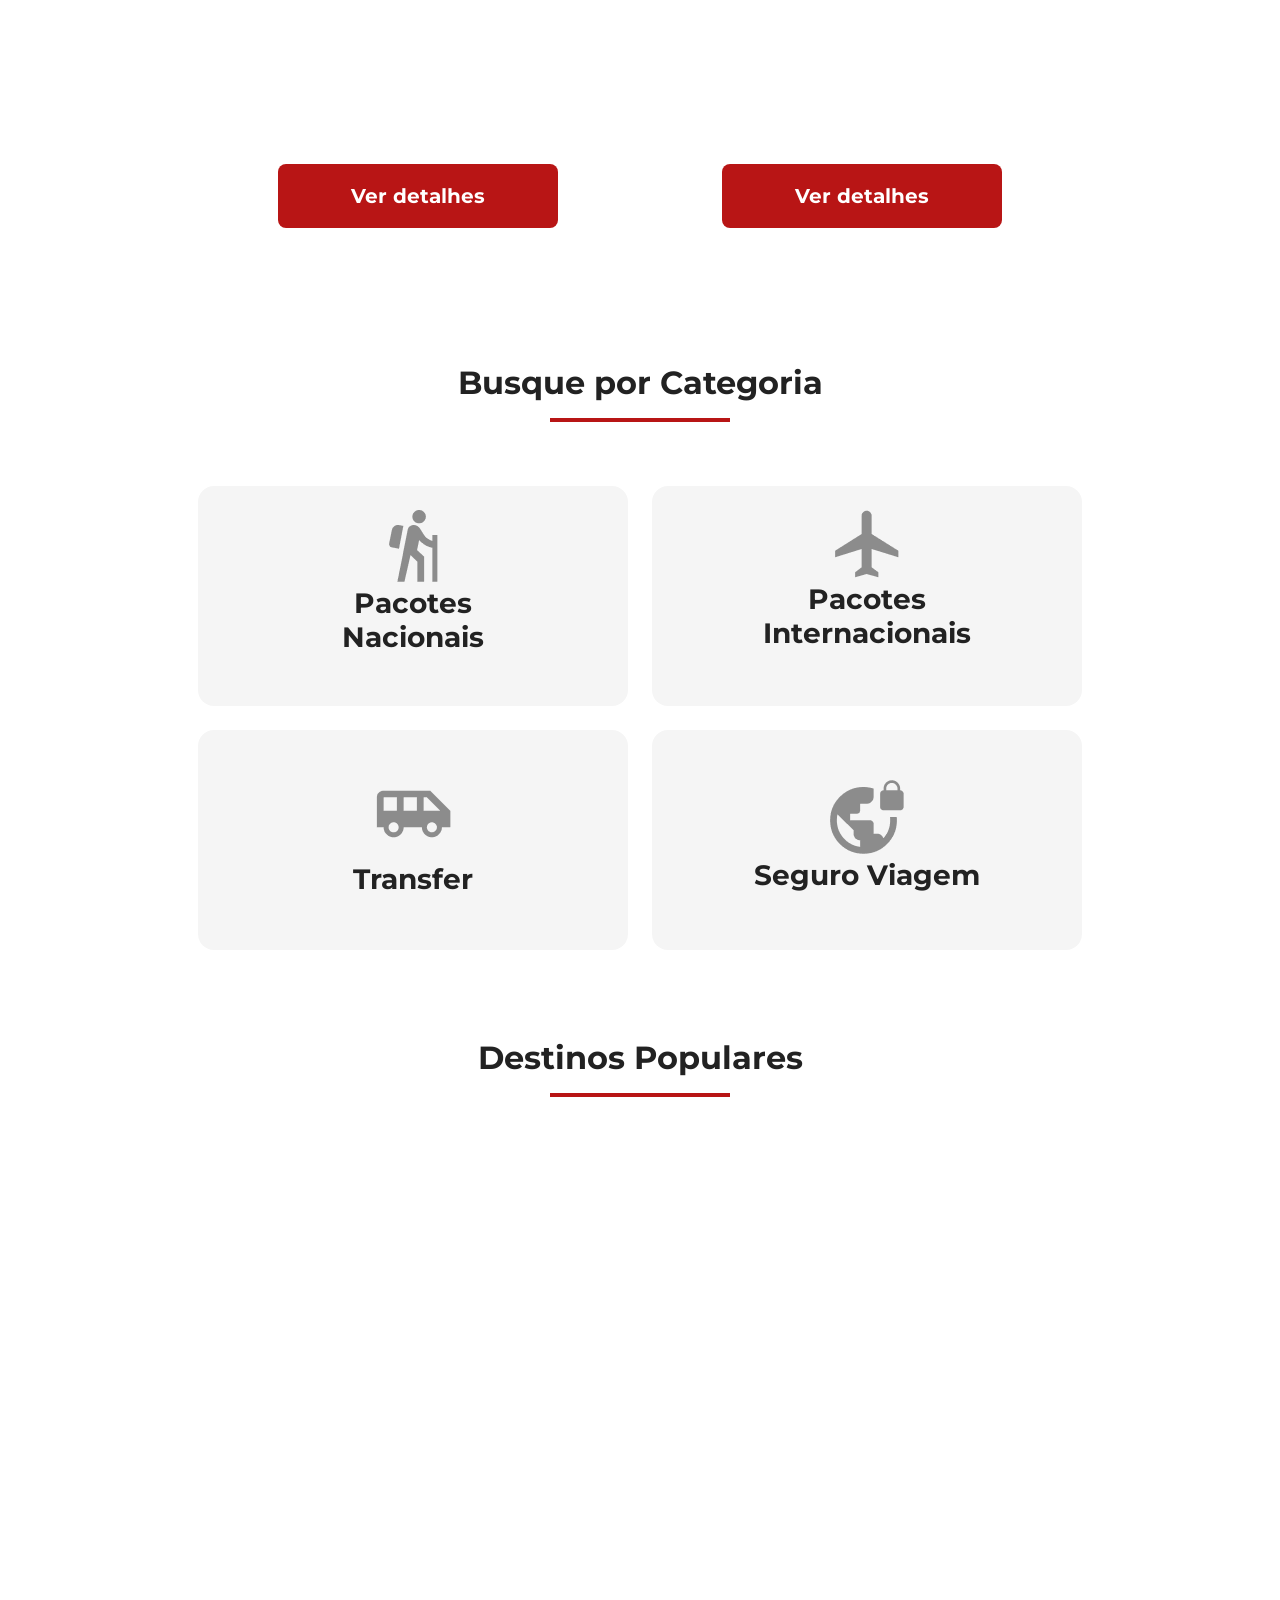
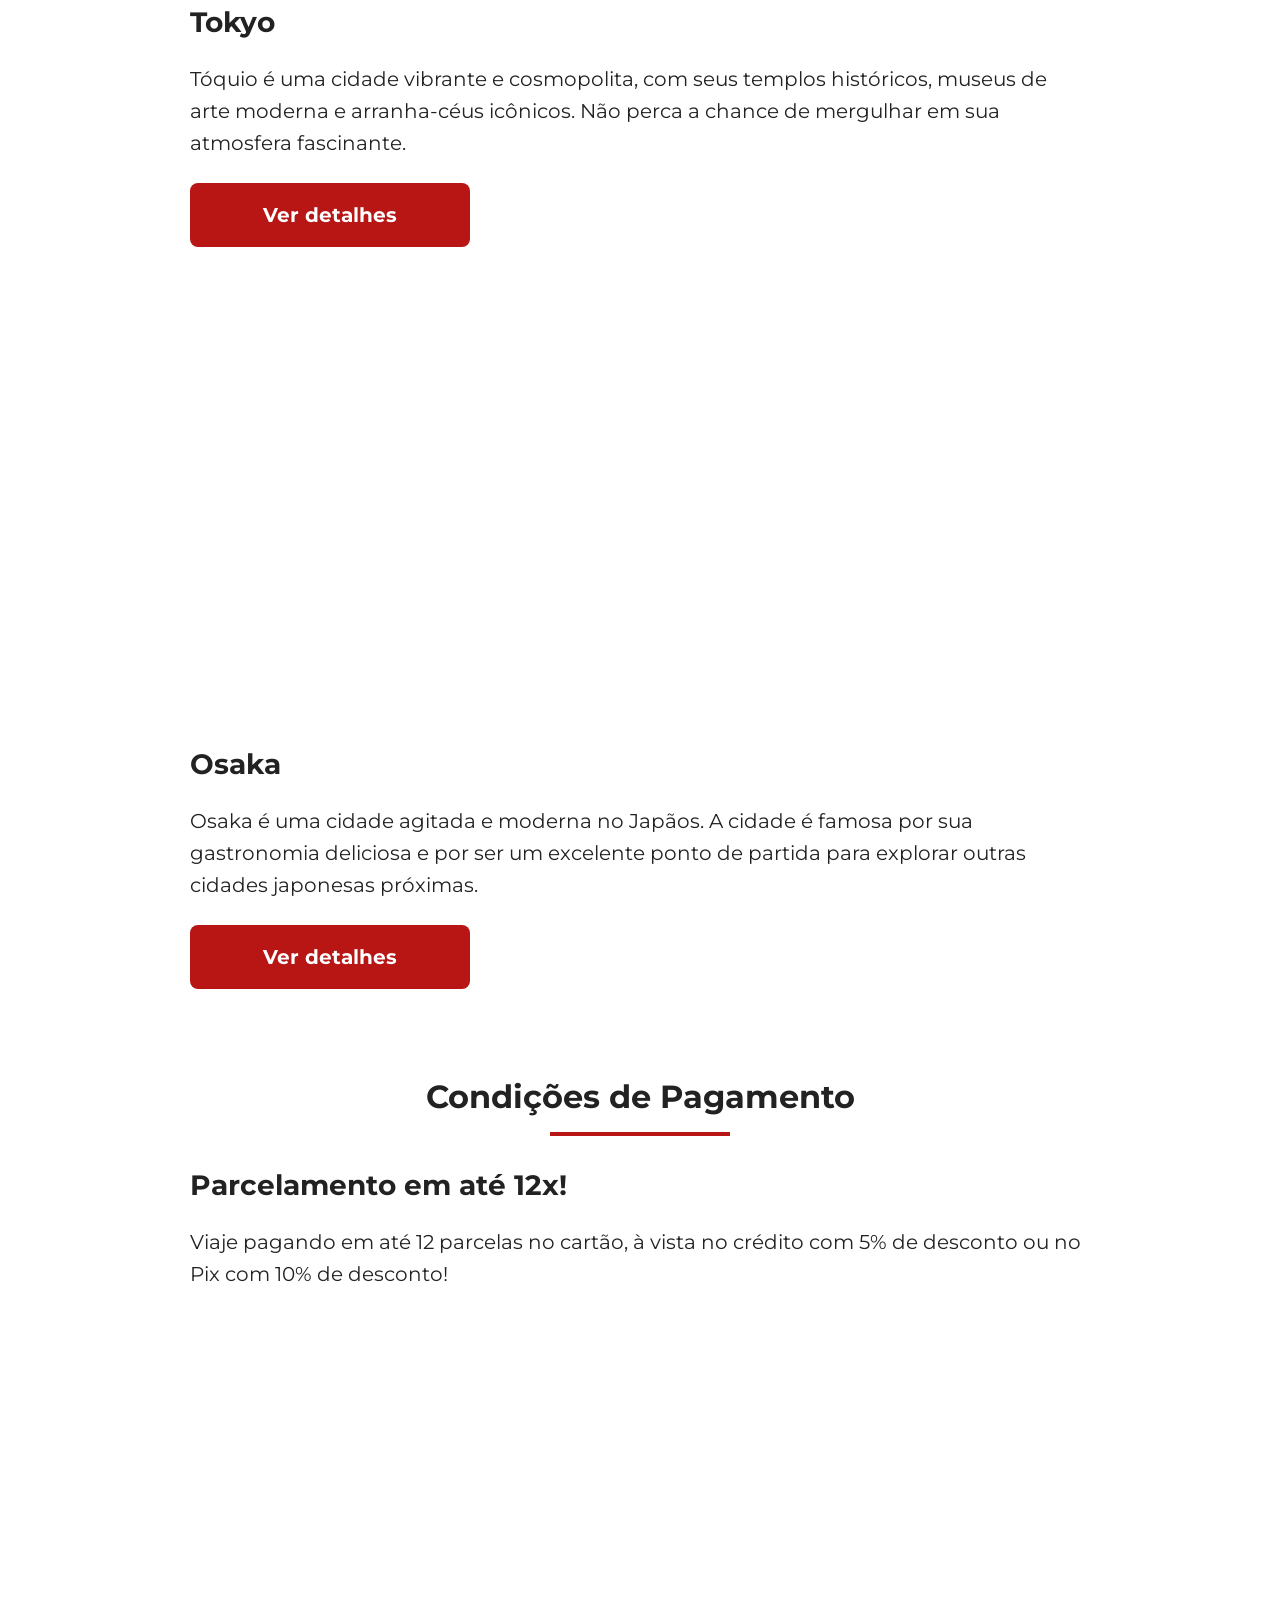
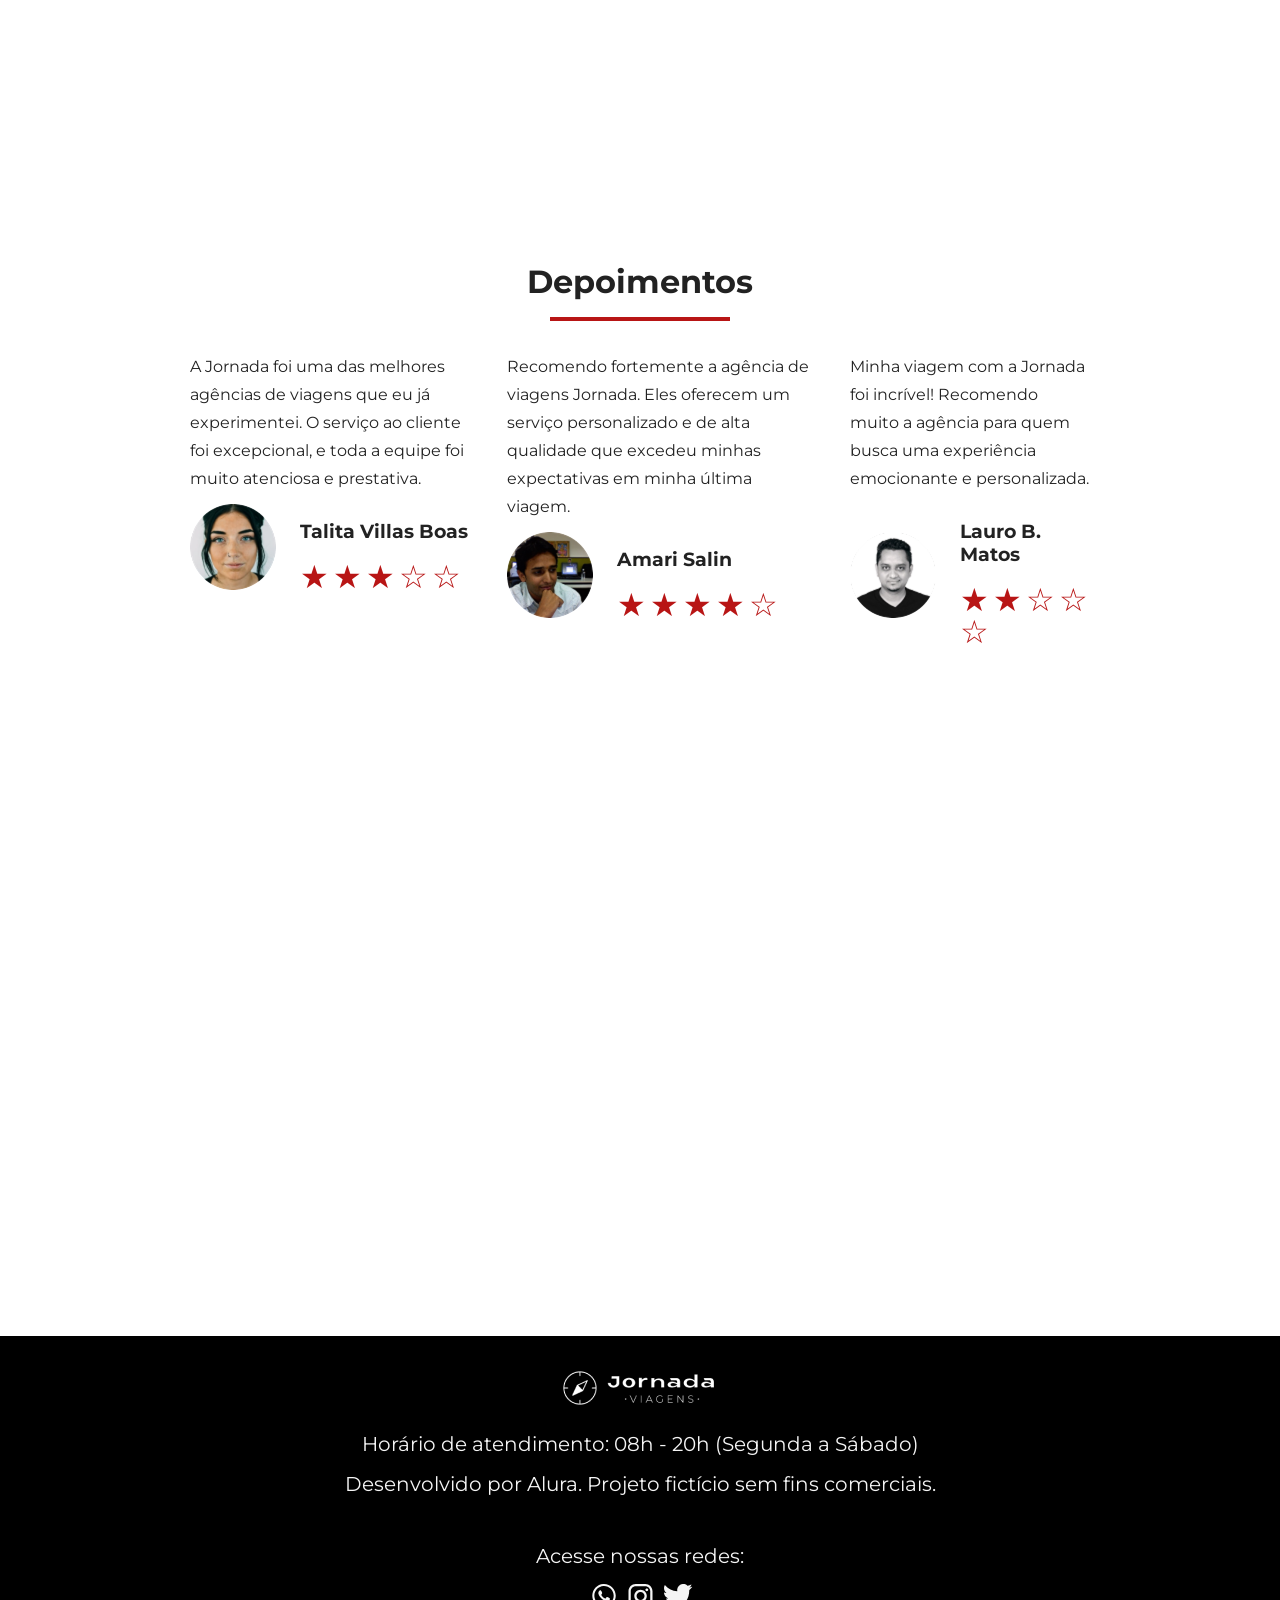
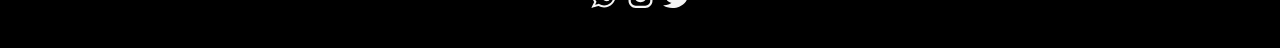
==== commit 9ebcf0d8: "Análise Imagens." ====
--- a/index.html
+++ b/index.html
@@ -8,7 +8,7 @@
       content="Jornada Viagens - Uma agência apaixonada por criar viagens inesquecíveis"
     />
 
-    <link rel="icon" href="/img/bussola-jornada-branco.png" type="xml/svg" />
+    <link rel="icon" href="./img/bussola-jornada-branco.png" type="xml/svg" />
     <link rel="stylesheet" href="/css/styles.css" />
 
     <title>Jornada Viagens</title>
@@ -18,18 +18,18 @@
       <a href="index.html" class="logo" title="Voltar para a página inicial">
         <img
           class="img-mobile"
-          src="img/bussola-jornada-branco.png"
+          src="./img/bussola-jornada-branco.png"
           alt="Bussola representando a logo: Jornada Viagens"
         />
         <img
           class="img-desktop"
-          src="img/bussola-texto-jornada-branco.png"
+          src="./img/bussola-texto-jornada-branco.png"
           alt="Logo: Jornada Viagens e Bussúla da logo na cor branca"
         />
       </a>
       <div class="navigation-menu">
         <label for="menu">
-          <img src="img/menu.png" alt="menu" />
+          <img src="./img/menu.png" alt="menu" />
         </label>
         <input type="checkbox" id="menu" hidden />
         <nav>
@@ -125,7 +125,7 @@
           title="Busque pela categoria Pacotes Nacionais"
         >
           <img
-            src="img/icone-caminhada.png"
+            src="./img/icone-caminhada.png"
             alt="ícone cinza representando uma pessoa fazendo tracking"
           />
           <h3 class="content-title">
@@ -139,7 +139,7 @@
           title="Busque pela categoria Pacotes Internacionais"
         >
           <img
-            src="img/icone-aviao.png"
+            src="./img/icone-aviao.png"
             alt="ícone cinza representando um avião"
           />
           <h3 class="content-title">
@@ -153,7 +153,7 @@
           title="Busque pela categoria Transfer"
         >
           <img
-            src="img/icone-onibus.png"
+            src="./img/icone-onibus.png"
             alt="ícone cinza representando um ônibus"
           />
           <h3 class="content-title">Transfer</h3>
@@ -164,7 +164,7 @@
           title="Busque pela categoria Seguro Viagem"
         >
           <img
-            src="img/icone-planeta.png"
+            src="./img/icone-planeta.png"
             alt="ícone cinza representando o planeta terra com um cadeado"
           />
           <h3 class="content-title">Seguro Viagem</h3>
@@ -253,7 +253,7 @@
           </header>
           <footer>
             <img
-              src="img/avatar-talita.png"
+              src="./img/avatar-talita.png"
               alt="Imagem de perfil da cliente Talita Villas Boas"
             />
             <div class="profile-content">
@@ -278,7 +278,7 @@
           </header>
           <footer>
             <img
-              src="img/avatar-amari.png"
+              src="./img/avatar-amari.png"
               alt="Imagem de perfil do cliente Amari Salin"
             />
             <div class="profile-content">
@@ -302,7 +302,7 @@
           </header>
           <footer>
             <img
-              src="img/avatar-lauro.png"
+              src="./img/avatar-lauro.png"
               alt="Imagem de perfil do cliente Lauro B. Matos"
             />
             <div class="profile-content">
@@ -324,7 +324,7 @@
     </section>
     <footer class="main-footer">
       <div class="footer-content">
-        <img src="img/logo-footer.png" alt="logo completo Jornada Viagens" />
+        <img src="./img/logo-footer.png" alt="logo completo Jornada Viagens" />
         <p>Horário de atendimento: 08h - 20h (Segunda a Sábado)</p>
         <p>Desenvolvido por Alura. Projeto fictício sem fins comerciais.</p>
       </div>
@@ -332,17 +332,17 @@
         <p>Acesse nossas redes:</p>
         <a href="#" title="Acesse o Twitter do Jornada Viagens"
           ><img
-            src="img/icone-whatsapp.svg"
+            src="./img/icone-whatsapp.svg"
             alt="icone do Twitter na cor branca"
         /></a>
         <a href="#" title="Acesse o Instagram do Jornada Viagens"
           ><img
-            src="img/icone-instagram.svg"
+            src="./img/icone-instagram.svg"
             alt="icone do Instagram na cor branca"
         /></a>
         <a href="#" title="Entre em contato através do whatsapp"
           ><img
-            src="img/icone-twitter.svg"
+            src="./img/icone-twitter.svg"
             alt="icone do whatsapp na cor branca"
         /></a>
       </div>
